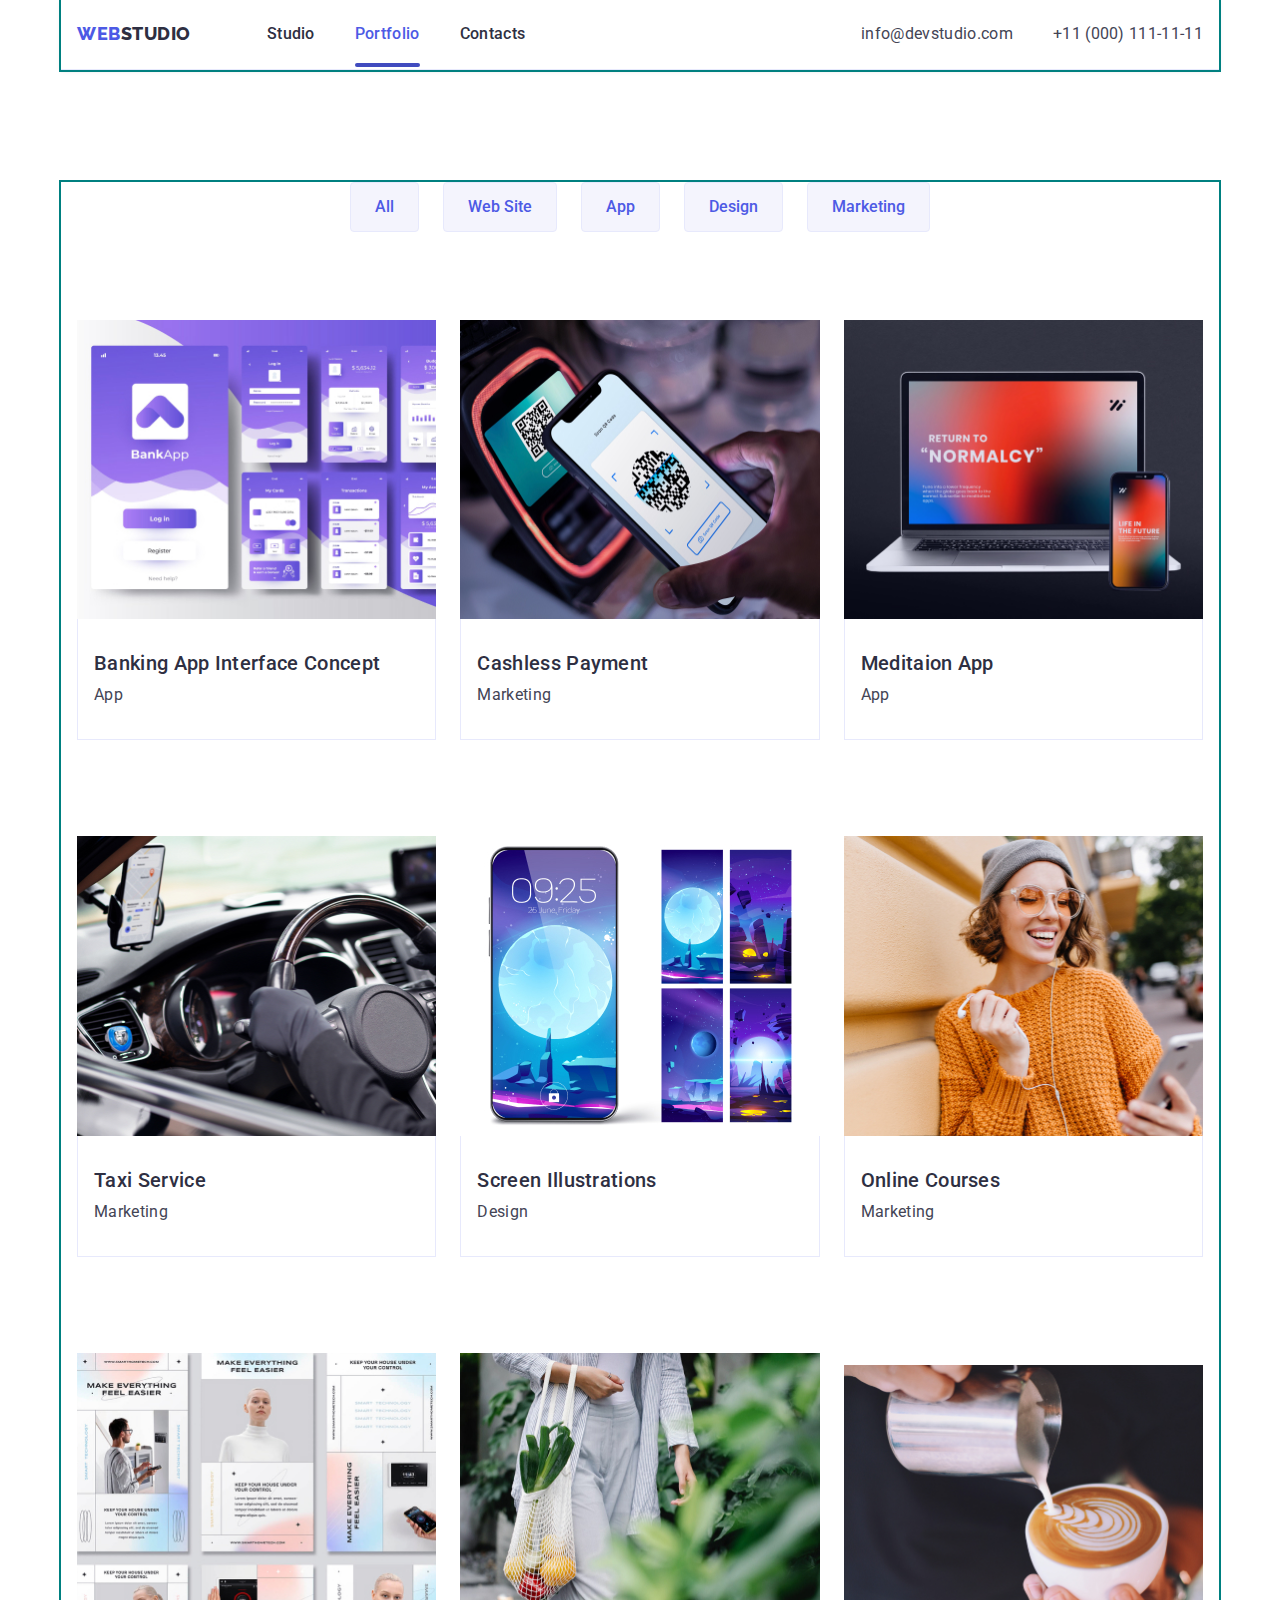
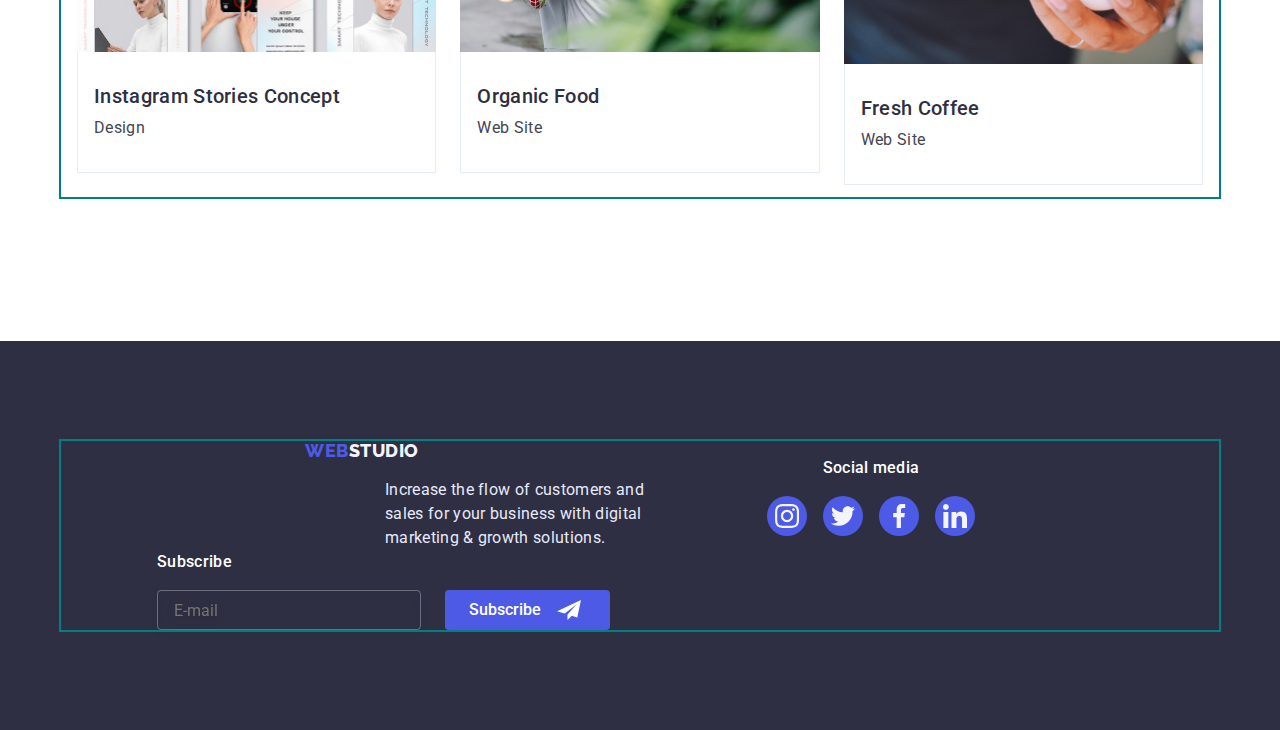
==== portfolio.html @ 0dd4a405 "1" ====
<!DOCTYPE html>
<html lang="en">
  <head>
    <meta charset="UTF-8" />
    <meta http-equiv="X-UA-Compatible" content="IE=edge" />
    <meta name="viewport" content="width=device-width, initial-scale=1.0" />
    <title>WebStudio</title>
    <link rel="preconnect" href="https://fonts.googleapis.com" />
    <link rel="preconnect" href="https://fonts.gstatic.com" crossorigin />
    <link
      href="https://fonts.googleapis.com/css2?family=Raleway:wght@800&family=Roboto:wght@400;500;700;900&display=swap" rel="stylesheet"/>
    <link
      href="https://cdn.jsdelivr.net/npm/modern-normalize@1.1.0/modern-normalize.min.css" rel="stylesheet"/>
    <link rel="stylesheet" href="css/style.css" />
  </head>
  <body>
    <!--------HEADER-------->
    <header class="header container">
      <div class=" main-nav">
        <nav class="header-nav">
          <a href="./index.html" class="logo"><span>Web</span>Studio</a>
          <ul class="nav-list">
            <li class="nav-item">
              <a class="nav-link header-link " href="./index.html">Studio</a>
            </li>
            <li class="nav-item">
              <a class="nav-link header-link studio-current " href="./portfolio.html">Portfolio</a>
            </li>
            <li class="nav-item">
              <a class="nav-link header-link " href="">Contacts</a>
            </li>
          </ul>
        </nav>
        <address class="contacts">
          <ul class="contacts-list">
            <li class="contacts-item">
              <a href="mailto:info@devstudio.com" class="contacts-link">info@devstudio.com</a>
            </li>
            <li class="contacts-item">
              <a href="tel:+110001111111" class="contacts-link">+11 (000) 111-11-11</a>
            </li>
          </ul>
        </address>
        <button class="mobile-btn js-open-menu " aria-expanded="false" type="button">
          <svg class="menu-btn-icon" width="32" height="22">
            <use href="./images/sprite.svg#icon-hamburger"></use>
          </svg>
        </button>
      </div>

      <div class="mob-menu js-menu-container" >
        <div class="container">

           <div>
            <button type="button" class="modal-close-btn js-close-menu" >
              <svg class="modal-close-btn-icon" width="8" height="8" >
                <use  href="./images/sprite.svg#icon-close-modal"></use>
              </svg>
            </button>
            <ul class="mob-menu-list">
              <li class="mob-menu-list-item">
                <a class="mob-menu-item mob-header-link nav-link is-active" href="./index.html">Studio</a>
              </li>
              <li class="mob-menu-list-item">
                <a class="mob-menu-item mob-header-link nav-link" href="./portfolio.html">Portfolio</a>
              </li>
              <li class="mob-menu-list-item">
                <a class="mob-menu-item mob-header-link nav-link "href="">Contacts</a>
              </li>
            </ul>
           </div>

            <div>
              <address>
                <ul class="mob-menu-contacts">
                  <li class="contacts-item">
                    <a href="tel:+110001111111" class="mob-contacts is-active">+11 (000) 111-11-11</a>
                  </li>
                  <li  class="contacts-item">
                    <a href="mailto:info@devstudio.com"  class="mob-contacts">info@devstudio.com</a>
                  </li>
                </ul>
              </address>
              <ul class="mob-social-list list">
                <li>
                  <a href="" class="social-list-link">
                    <svg class="social-list-icon-team social-list-icon">
                      <use href="./images/sprite.svg#icon-instagram"></use>
                    </svg>
                  </a>
                </li>
                <li>
                  <a href="" class="social-list-link">
                    <svg class="social-list-icon-team social-list-icon">
                      <use href="./images/sprite.svg#icon-twitter"></use>
                    </svg>
                  </a>
                </li>
                <li>
                  <a href="" class="social-list-link">
                    <svg class="social-list-icon-team social-list-icon">
                      <use href="./images/sprite.svg#icon-facebook"></use>
                    </svg>
                  </a>
                </li>
                <li>
                  <a href="" class="social-list-link">
                    <svg class="social-list-icon-team social-list-icon">
                      <use href="./images/sprite.svg#icon-linkedin"></use>
                    </svg>
                  </a>
                </li>
              </ul>
            </div>
        </div>
      </div>
      

  </header>
    <main>
      <section class="portfolio">
        <div class="container">
          <h1 hidden>header</h1>
          <ul class="nav-list-portfolio list">
            <li class="nav-item-btn">
              <button type="button" class="secondary-btn btn">All</button>
            </li>
            <li class="nav-item-btn">
              <button type="button" class="secondary-btn btn">Web Site</button>
            </li>
            <li class="nav-item-btn">
              <button type="button" class="secondary-btn btn">App</button>
            </li>
            <li class="nav-item-btn">
              <button type="button" class="secondary-btn btn">Design</button>
            </li>
            <li class="nav-item-btn">
              <button type="button" class="secondary-btn btn">Marketing</button>
            </li>
          </ul>
          <ul class="list filter-list">
            <li class="filter-item">
              <a class="portfolio-item-link" href="">
                <div class="team-list-img-wrapper">
                  <img src="./images/BankingApp.jpg" alt="App" width="360" />
                <p class="overlay">
                  14 Stylish and User-Friendly App Design Concepts · Task Manager App · Calorie Tracker App · Exotic Fruit Ecommerce App · Cloud Storage App
                </p>
                </div>
                <div class="portfolio-item">
                <h2 class="descr portfolio-descr">
                  Banking App Interface Concept
                </h2>
                <p class="potfolio-subdescr">App</p>
              </div>
              </a>
            </li>
            <li class="filter-item">
              <a class="portfolio-item-link" href="">
              <div class="team-list-img-wrapper">
                  <img
                  src="./images/CashlessPayment.jpg"
                  alt="Marketing"
                  width="360" />
                  <p class="overlay">
                    14 Stylish and User-Friendly App Design Concepts · Task Manager App · Calorie Tracker App · Exotic Fruit Ecommerce App · Cloud Storage App
                  </p>
              </div>
                <div class="portfolio-item">
                <h2 class="descr portfolio-descr">Cashless Payment</h2>
                <p class="potfolio-subdescr">Marketing</p>
                </div>
              </a>
            </li>
            <li class="filter-item">
              <a class="portfolio-item-link" href="">
              <div class="team-list-img-wrapper">
                  <img src="./images/MeditaionApp.jpg" alt="App" width="360" />
                  <p class="overlay">
                    14 Stylish and User-Friendly App Design Concepts · Task Manager App · Calorie Tracker App · Exotic Fruit Ecommerce App · Cloud Storage App
                  </p>
              </div>
                <div class="portfolio-item">
                <h2 class="descr portfolio-descr">Meditaion App</h2>
                <p class="potfolio-subdescr">App</p>
                </div>
              </a>
            </li>
            <li class="filter-item">
              <a class="portfolio-item-link" href="">
              <div class="team-list-img-wrapper">
                  <img src="./images/TaxiService.jpg" alt="Marketing" width="360" />
                  <p class="overlay">
                    14 Stylish and User-Friendly App Design Concepts · Task Manager App · Calorie Tracker App · Exotic Fruit Ecommerce App · Cloud Storage App
                  </p>
              </div>
                <div class="portfolio-item">
                <h2 class="descr portfolio-descr">Taxi Service</h2>
                <p class="potfolio-subdescr">Marketing</p>
                </div>
              </a>
            </li>
            <li class="filter-item">
              <a class="portfolio-item-link" href="">
              <div class="team-list-img-wrapper">
                  <img src="./images/ScreenIllustrations.jpg" alt="Design" width="360" />
                  <p class="overlay">
                    14 Stylish and User-Friendly App Design Concepts · Task Manager App · Calorie Tracker App · Exotic Fruit Ecommerce App · Cloud Storage App
                  </p>
              </div>
                <div class="portfolio-item">
                <h2 class="descr portfolio-descr">Screen Illustrations</h2>
                <p class="potfolio-subdescr">Design</p>
                </div>
              </a>
            </li>
            <li class="filter-item">
              <a class="portfolio-item-link" href="">
              <div class="team-list-img-wrapper">
                  <img src="./images/OnlineCourses.jpg" alt="Marketing" width="360" />
                  <p class="overlay">
                    14 Stylish and User-Friendly App Design Concepts · Task Manager App · Calorie Tracker App · Exotic Fruit Ecommerce App · Cloud Storage App
                  </p>
              </div>
                <div class="portfolio-item">
                <h2 class="descr portfolio-descr">Online Courses</h2>
                <p class="potfolio-subdescr">Marketing</p>
                </div>
              </a>
            </li>
            <li class="filter-item">
              <a class="portfolio-item-link" href="">
              <div class="team-list-img-wrapper">
                  <img src="./images/InstagramStories.jpg" alt="Design" width="360" />
                  <p class="overlay">
                    14 Stylish and User-Friendly App Design Concepts · Task Manager App · Calorie Tracker App · Exotic Fruit Ecommerce App · Cloud Storage App
                  </p>
              </div>
                <div class="portfolio-item">
                <h2 class="descr portfolio-descr">Instagram Stories Concept</h2>
                <p class="potfolio-subdescr">Design</p>
                </div>
              </a>
            </li>
            <li class="filter-item">
              <a class="portfolio-item-link" href="">
              <div class="team-list-img-wrapper">
                  <img src="./images/OrganicFood.jpg" alt="Web Site" width="360" />
                  <p class="overlay">
                    14 Stylish and User-Friendly App Design Concepts · Task Manager App · Calorie Tracker App · Exotic Fruit Ecommerce App · Cloud Storage App
                  </p>
              </div>
                <div class="portfolio-item">
                <h2 class="descr portfolio-descr">Organic Food</h2>
                <p class="potfolio-subdescr">Web Site</p>
                </div>
              </a>
              </li>
              <li class="filter-item">
                <a class="portfolio-item-link" href="">
                <div class="team-list-img-wrapper">
                    <img src="./images/Coffee.jpg" alt="Web Site" width="360" />
                    <p class="overlay">
                     14 Stylish and User-Friendly App Design Concepts · Task Manager App · Calorie Tracker App · Exotic Fruit Ecommerce App · Cloud Storage App
                   </p>
                </div>
                  <div class="portfolio-item">
                  <h2 class="descr portfolio-descr">Fresh Coffee</h2>
                  <p class="potfolio-subdescr">Web Site</p>
                  </div>
                </a>
            </li>
          </ul>
        </div>
      </section>
    </main>
    <!--------FOOTER-------->
    <footer class="footer">
      <div class="container footer-wraper">
        <div class="footer-info">
          <a href="./index.html" class="logo footer-logo"><span>Web</span>Studio</a>
          <p class="footer-descr">
            Increase the flow of customers and sales for your business with
            digital marketing & growth solutions.
          </p>
        </div>
        <div class="soc-media">
          <h2 class="footer-title">Social media</h2>
        <ul class="footer-social-list list">
          <li>
            <a href="" class="social-list-link">
              <svg class="social-list-icon-footer social-list-icon">
                <use href="./images/sprite.svg#icon-instagram"></use>
              </svg>
            </a>
          </li>
          <li>
            <a href="" class="social-list-link">
              <svg class="social-list-icon-footer social-list-icon">
                <use href="./images/sprite.svg#icon-twitter"></use>
              </svg>
            </a>
          </li>
          <li>
            <a href="" class="social-list-link">
              <svg class="social-list-icon-footer social-list-icon" >
                <use href="./images/sprite.svg#icon-facebook"></use>
              </svg>
            </a>
          </li>
          <li>
            <a href="" class="social-list-link" >
              <svg class="social-list-icon-footer social-list-icon">
                <use href="./images/sprite.svg#icon-linkedin"></use>
              </svg>
            </a>
          </li>
      </ul>
    </div>
    <form class="subscribe-form">
      <label for="user-message" class="subscribe-title">Subscribe</label>
      <div class="subscribe-field">
        <input 
        id="user-message"
        class="subscribe-input" 
        type="email"
        name="user-email"
        placeholder="E-mail"
        required>
        <button class="subscribe-btn btn" type="submit">
          Subscribe
          <svg class="subscribe-icon">
            <use href="./images/sprite.svg#icon-telegram"></use>
          </svg>
        </button>
      </div>
    </form>
  </div>
</footer>
<script src="./js/mobile.js"></script>
</body>
</html>
---- css/style.css ----
ul,li {
 margin: 0;
 padding: 0;
}
h1,
h2,
h3,
h4,
h5,
h6,
p {
  margin-top: 0;
  margin-bottom: 0;
}
img {
  width: 100%;
  height:auto;
}
/* MAIN-COLOR */
:root {
  --primary-text-color: #434455;
  --secondary-text-color: #2e2f42;
  --logo-color: #4d5ae5;
  --items-active-color: #404bbf;
  --btn-hero-color: #fff;
  --btn--hover--color: #404bbf;
  --teaam-section-color: #f4f4fd;
  --footer-text-color: #e7e9fc;
}
/* BODY */
body {
  color: var(--primary-text-color);
  font-family: "Roboto", sans-serif;
  font-size: 16px;
  line-height: 1.5;
  letter-spacing: 0.02em;
}

/* Header */
.header {
  border-bottom: 1px solid #E7E9FC;
  box-shadow: 0px 2px 1px rgba(46, 47, 66, 0.08), 0px 1px 1px rgba(46, 47, 66, 0.16), 0px 1px 6px rgba(46, 47, 66, 0.08);
}
.container {
  width: 100%;
  padding-left: 16px;
  padding-right: 16px;
  margin-left: auto;
  margin-right: auto;
  max-width: 428px;
}

.nav-item {
  flex-basis: calc((100%-48px) / 3);
}

.main-nav {
  display: flex;
  align-items: center;
  justify-content: space-between;
}
.header-nav {
  display: flex;
  align-items: center;
}
.nav-list {
  display: none;
  list-style: none;
  margin-left: 76px;
  align-items: center;
}
.contacts-list > .contacts-item {
  font-style: normal;
}
.contacts-item > .contacts-link {
  text-decoration: none;
  color: var(--primary-text-color);
  padding-top: 24px;
  padding-bottom: 24px;
  transition: color 250ms cubic-bezier(0.4 , 0 , 0.2 , 1);
}
.contacts-link:hover,
.contacts-link:focus {
  color: var(--btn--hover--color);
}
.contacts-list {
  display: flex;
  list-style: none;
}
.contacts {
  display: none;
  margin-left: auto;
}
.contacts-item:not(:last-child) {
  margin-bottom: 40px;
}
.mobile-btn {
  width: 50px;
  padding: 10px 15px;

}
.mobile-modal-close-btn-icon {
  fill: red;
}
.logo {
  display: block;
  padding-top: 24px;
  padding-bottom: 24px;
  color: var(--secondary-text-color);
  font-family: "Raleway", sans-serif;
  font-weight: 800;
  font-size: 18px;
  line-height: 1.16;
  align-items: center;
  letter-spacing: 0.03em;
  text-transform: uppercase;
  text-decoration: none;
}

.logo span {
  color: var(--logo-color);
}
.footer-logo {
  color: var(--teaam-section-color);
  display: flex;
  flex-direction: row;
  align-items: flex-start;
  padding: 0px;
  margin-bottom: 16px;
  justify-content: center;
}

.footer-logo span {
  color: var(--logo-color);
}
.footer-descr {
  color: var(--footer-text-color);
  width: 286px;
}

/* BUTTON */
.btn {
  font-weight: 500;
  font-size: 16px;
  line-height: 1.5;
  cursor: pointer;
  border-radius: 4px;
  transition: color 250ms cubic-bezier(0.4 , 0 , 0.2 , 1),
  border-color 250ms cubic-bezier(0.4 , 0 , 0.2 , 1),
  background-color 250ms cubic-bezier(0.4 , 0 , 0.2 , 1),
  box-shadow 250ms cubic-bezier(0.4 , 0 , 0.2 , 1);

}
.btn:hover,
.btn:focus {
  color: var(--btn-hero-color);
  background-color: var(--btn--hover--color);
  box-shadow: 0px 4px 4px rgba(0, 0, 0, 0.15);
}

.main-btn {
  color: var(--btn-hero-color);
  background-color: var(--logo-color);
  padding: 16px 32px;
  border:none;
}

.secondary-btn {
  color: var(--logo-color);
  background-color: var(--teaam-section-color);
  padding: 12px 24px;
  border: 1px solid #E7E9FC;
}
.mobile-btn {
  display: flex;
  background:none;
  border:none;
}
.nav-item-btn:not(:last-child) {
  margin-right: 24px;
  margin-bottom: 16px;
}

.list {
  list-style: none;
}
.nav-item:not(:last-child) {
  list-style: none;
  margin-right: 40px;
}
.nav-link {
  color: var(--primary-text-color);
}
.nav-link:hover,
.nav-link:focus {
  color: var(--items-active-color);
}
.mob-menu-list {
  /* margin-top:80px;
  margin-bottom:auto;
  margin-left:40px;
  margin-right:237px; */
  list-style: none;
}
.mob-header-link {
  font-weight: 500;
  position: relative;
  color: var(--secondary-text-color);
  transition: color 250ms cubic-bezier(0.4 , 0 , 0.2 , 1);
  list-style: none;
  text-decoration: none;
}
.mob-menu-list-item:not(:last-child) {
  padding-bottom: 40px;
}
.is-active {
  color:var(--items-active-color);
}
.mob-menu-contacts {
 padding-bottom:24px;
  list-style: none;
}
.mob-menu-contacts:not(:last-child){
  padding-bottom:24px;
}
.mob-menu-contacts-list {
  text-decoration: none;

}
.mob-contacts {
  font-family: 'Roboto';
  font-style: normal;
  font-weight: 500;
  font-size: 20px;
  line-height: 24px;
  /* identical to box height, or 120% */
  
  letter-spacing: 0.02em;
  
  /* SLATE */
  
  color: #434455;
  text-decoration: none;
}
/* .contacts-item:not(:last-child) {
  padding-bottom: 40px;
} */
.hero {
  text-align: center;
}
.is-active {
  width: 337px;
  height: 40px;

font-family: 'Roboto';
font-style: normal;
font-weight: 600;
font-size: 29px;
line-height: 40px;
/* identical to box height, or 111% */

text-transform: capitalize;

/* IRIS */

color: #4D5AE5;
}
.hero-title {
  color: var(--btn-hero-color);
  font-style: normal;
  font-weight: 700;
  font-size: 36px;
  line-height: 1.11;
  margin-bottom: 48px;
  margin-left: auto;
  margin-right: auto;
  max-width: 320px; 
  width: 100%;
}
.title {
  color: var(--secondary-text-color);
  font-style: normal;
  font-weight: 700;
  font-size: 36px;
  line-height: 1.11;
  text-align: center;
  margin-bottom: 72px;
}
.img-list {
  padding-bottom: 120px;
  display: none;
}
.descr {
  color: var(--secondary-text-color);
  font-style: normal;
  font-weight: 500;
  font-size: 20px;
  line-height: 1.2;
  margin-bottom: 8px;
}
.sub-descr {
  font-style: normal;
  font-weight: 400;
  margin-bottom: 8px;
}

.team-worker {
  padding: 32px 16px;
  box-shadow: 0px 1px 6px rgba(46, 47, 66, 0.08), 0px 1px 1px rgba(46, 47, 66, 0.16), 0px 2px 1px rgba(46, 47, 66, 0.08);
  border-radius: 0px 0px 4px 4px;
}
.team-descr {
  margin-bottom:8px ;
  font-weight: 500;
  font-size: 20px;
  line-height: 1.5;
}

.hero {
  padding-top: 112px;
  padding-bottom: 112px;
  background-color: var(--secondary-text-color);
  background-image: linear-gradient(rgba(46, 47, 66, 0.7),rgba(46, 47, 66, 0.7)) ,url(../images/hero-mob1.png);
  background-size: cover;
}
@media (min-devise-pixel-ratio:1),
(mmin-resolution:96dpi),
(min-resolution:1ddpx) {
  .hero {
    background-image: url("../images/hero-mob2.png");
  }
}
@media (min-devise-pixel-ratio:2),
(mmin-resolution:192dpi),
(min-resolution:2ddpx) {
  .hero {
    background-image: url("../images/hero-mob2.png");
  }
}
.team {
  background-color: var(--teaam-section-color);
  padding-top: 120px;
  padding-bottom: 120px;
}
.team-list {
  flex-direction: column;
  display: flex;
  align-items: center;
}
.team-item {
  background-color: var(--btn-hero-color);
  text-align: center;
  width: 264px;
}


/* .team-item:not(:last-child) {
  margin-bottom: 72px;
} */
.social-list-link {
  width: 40px;
  height: 40px;
  border-radius: 50%;
  background-color:var(--logo-color) ;
  display: flex;
  justify-content: center;
  align-items: center;
  transition: background-color 250ms cubic-bezier(0.4 , 0 , 0.2 , 1);
}
.social-list {
  display: flex;
  gap: 24px;
  justify-content: center;
}
.social-list-link:hover , .social-list-link:focus {
  background-color: var(--btn--hover--color);
}
/* .advatages-list {
  padding-top: 120px;
  padding-bottom: 120px;
} */
.advantages {
  gap: 72px;
  display: flex;
  flex-direction: column;
}

.advantages-descr {
  font-family: 'Roboto';
  font-style: normal;
  font-weight: 700;
  font-size: 36px;
  line-height: 1.11;
  color:var(--secondary-text-color);
  text-align: center;

}
.advatages-list {
  margin-top: 96px;
  margin-bottom: 96px;
}
/* .advantages-descr:not(:first-child) {
 padding-top: 72px;
} */
.advantages-descr:not(:last-child) {
  margin-bottom: 8px;
}
.example-pictures {
  display: flex;
  gap: 24px;
}
.nav-list-portfolio {
  display: flex;
  margin-bottom: 72px;
  margin-left: auto;
  margin-right: auto;
  flex-wrap: wrap;
}
.nav-item-btn {
  gap: 24px;
}
.filter-item:not(:last-child) {
  margin-bottom: 24px;
}
.portfolio-item-link {
  text-decoration: none;
  display: block;
  position: relative;
  transition:  box-shadow 250ms cubic-bezier(0.4 , 0 , 0.2 , 1);
}
.portfolio-item-link:hover , .portfolio-item-link:focus {
  box-shadow: 0px 1px 6px rgba(46, 47, 66, 0.08), 0px 1px 1px rgba(46, 47, 66, 0.16), 0px 2px 1px rgba(46, 47, 66, 0.08);
}
.portfolio-item-link:hover .overlay , .portfolio-item-link:focus .overlay {
  transform: translate(0, 0);
}
.potfolio-subdescr {
  color:var(--primary-text-color)
}
.filter-item {
  flex-basis: calc((100% - 48px) / 3);
}
 .portfolio-item {
  border:1px solid var(--footer-text-color);
  border-top:none;
  padding: 32px 16px;
}
.portfolio {
  padding-top: 48px;
  padding-bottom: 48px;
}
.customers-descr {
  font-family: 'Roboto';
  font-style: normal;
  font-weight: 700;
  font-size: 36px;
  line-height: 1.1;
  text-align: center;
  margin-bottom: 72px;
}
.customers {
  margin-top: 130px;
  margin-bottom: 120px;
}
.customers-list {
  display: flex;
  justify-content: center;
  align-items: center;
  column-gap: 24px;
  flex-wrap: wrap;
  row-gap: 72px;
}
.customers-item {
  color: #8E8F99;
  border: 1px solid #8E8F99;
  fill:#8E8F99;
  display:flex;
  justify-content: center;
  align-items: center;
  width: 190px;
  height: 88px;
  border-radius: 4px; 
  transition: color 250ms cubic-bezier(0.4 , 0 , 0.2 , 1),
  border-color 250ms cubic-bezier(0.4 , 0 , 0.2 , 1);
}
.customers-link {
  display:flex;
  justify-content: center;
  width: calc((100% - 24px) / 2)
}



.customers-item:hover ,.customers-item:focus {
  color: var(--btn--hover--color);
  border-color: var(--btn--hover--color);
}
.social-list-icon {
  fill:var(--teaam-section-color);
}
.social-list-icon-team{
  width: 16px;
  height: 16px;
}
.social-list-icon-footer {
  width: 24px;
  height: 24px;
}
.social-list-icon-mob {
  width: 40px;
  height: 40px;
}
.footer-title {
  font-family: 'Roboto';
  font-style: normal;
  font-weight: 500;
  font-size: 16px;
  line-height: 1.5;
  color:var(--btn-hero-color);
  text-align: center;
}
.footer-social-list-icon {
  fill:var(--teaam-section-color);
}
.footer-social {
  display: flex;
  justify-content: center;
}
.footer {
  display: flex;
  background-color: var(--secondary-text-color);
  padding-top: 96px;
  padding-bottom: 96px;
}
.footer-title {
  margin-bottom: 16px;
}
.footer-social-list {
  display: flex;
  gap: 16px;
  justify-content: center;
}
.mob-social-list {
  display:flex;
  gap: 45px;
}
.mob-menu-item {
  width: 148px;
  height: 40px;
  font-family: 'Roboto';
  font-style: normal;
  font-size: 36px;
  line-height: 40px;
}
.footer-social-list-link {
  width: 40px;
  height: 40px;
  border-radius: 50%;
  background-color: rgba(255, 255, 255, 0.1);
  display: flex;
  justify-content: center;
  align-items: center;
  transition:  background-color 250ms cubic-bezier(0.4 , 0 , 0.2 , 1);
}
.footer-social-list-link:hover , .footer-social-list-link:focus {
  background-color: #31D0AA;
}
.advantages-link {
  background-color: var(--teaam-section-color);
  align-items: center;
  justify-content: center;
  border-radius: 4px;
  height: 112px;
  display:none;
}
.advantages-link-item {
  height: 64px;
  width: 64px;
}
.footer-wraper {

}
/* nav-link */
.soc-media {
  margin-top: 72px;
}
.svg-logo {
  fill: currentColor;
}

.backdrop {
  position: fixed;
  z-index: 100;
  top:0;
  left:0;
  width: 100%;
  height: 100%;
  background: rgba(46, 47, 66, 0.4);
  transition:  opacity 250ms cubic-bezier(0.4 , 0 , 0.2 , 1),
  visibility 250ms cubic-bezier(0.4 , 0 , 0.2 , 1);
}
.is-open {
  transition:  opacity 250ms cubic-bezier(0.4 , 0 , 0.2 , 1),
  visibility 250ms cubic-bezier(0.4 , 0 , 0.2 , 1);
}
.mob-backdrop {
  position: fixed;
  z-index: 100;
  top:0;
  left:0;
  width: 100%;
  height: 100%;
  /* 9o */
}
.modal {
  position: absolute;
  width: 95%;
  height: 584px;
  background: #FCFCFC;
  top:50%;
  left:50%;
  transform: translate(-50%, -50%);
  padding-top: 72px;
  padding-bottom: 36px;
  padding-left: 24px;
  padding-right: 24px;
}
.mob-menu {
  position: fixed;
  top:0;
  left:0;
  padding-top:80px;
  padding-bottom:40px;
  z-index:999;
  width: 100%;
  height: 100%;
  background:var(--btn-hero-color);
  opacity: 0;
  visibility: hidden;
  pointer-events: none;
}

.mob-menu.is-open {
  opacity: 1;
  visibility: visible;
  pointer-events: auto;
}

.mob-menu > .container {
  height: 100%;
  display: flex;
  flex-direction: column;
  justify-content: space-between;
  overflow-y: auto;
  align-items: flex-start;
}
.modal-form {
  display: flex;
  flex-direction: column;
}
.modal-close-btn {
  width: 100%;
  height: 100%;
  position: absolute;
  top: 32px;
  right: 32px;
  background: #E7E9FC;
  border: 1px solid rgba(0, 0, 0, 0.1);
  padding: 0;
  width:24px ;
  height: 24px;
  border-radius: 50%;
  display: flex;
  justify-content: center;
  align-items: center;
  cursor: pointer;
  transition: fill 250ms cubic-bezier(0.4 , 0 , 0.2 , 1),
  background-color 250ms cubic-bezier(0.4 , 0 , 0.2 , 1);
}
.modal-form-input {
  width: 100%;
  border: 1px solid rgba(33, 33, 33, 0.2);
  border-radius: 4px;
  height: 40px;
  padding-left: 38px;
  transition: border-color 250ms cubic-bezier(0.4 , 0 , 0.2 , 1) ;
}
.modal-form-input:focus {
  outline: none;
  border-color: var(--logo-color);
} 
.modal-form-input-descr {
  display: block;
  font-size: 12px;
  line-height: 1.17;
  margin-bottom: 4px;
  color: #8E8F99;
}
.modal-form-field-textarea {
  margin-bottom: 16px;
}
.modal-form-field {
  margin-bottom: 8px;
}
.modal-form-input-wrapper {
  position: relative;
  display: block;
}
.modal-form-input-icon {
  position: absolute;
  top: 50%;
  left: 16px;
  transform: translateY(-50%);
  display: block;
  transition: fill 250ms cubic-bezier(0.4 , 0 , 0.2 , 1) ;
}
.form-icon-chaked {
  background-repeat: no-repeat;
}
.modal-form-input:focus + .modal-form-input-icon {
  fill:var(--logo-color);
}
.form-icon {
  background-repeat: no-repeat;
  background-position: center;
}
.modal-close-btn:hover , .modal-close-btn:focus {
  background-color: var(--btn--hover--color);
  fill: var(--btn-hero-color);
}
.modal-form-message {
  display: block;
  resize: none;
  width: 100%;
  height: 120px;
  padding: 8px 16px;
  border: 1px solid rgba(33, 33, 33, 0.2);
  border-radius: 4px;
  transition: border-color 250ms cubic-bezier(0.4 , 0 , 0.2 , 1) ;
}
.modal-form-message:focus {
  outline: none;
  border-color:var(--logo-color);
}
.modal-form-message::placeholder {
  font-family: 'Roboto';
  font-style: normal;
  font-weight: 400;
  font-size: 12px;
  line-height: 1.33;
  color: rgba(117, 117, 117, 0.5);
}
.modal-form-chek-desc::before {
  content:"" ;
  width: 16px;
  height: 16px;
  border: 1.25px solid var(--secondary-text-color);
  border-radius: 2px;
  display: block;
  cursor: pointer;
  margin-right: 8px;
}
.modal-form-check:checked +.modal-form-chek-desc::before {
  background-color: var(--btn--hover--color);
  border-color: var(--btn--hover--color);
  background-position: center;
  background-repeat: no-repeat;
  background-position: center;
  background-image: url(../images/chaked.svg);
  transition:background-color 250ms cubic-bezier(0.4 , 0 , 0.2 , 1) ,
  border-color 250ms cubic-bezier(0.4 , 0 , 0.2 , 1);
}
.modal-form-chek-desc {
  display: flex;
  font-family: 'Roboto';
  font-style: normal;
  font-weight: 400;
  font-size: 8px;
  line-height: 1.33;
  color: #757575;
  align-items: center;
  margin-bottom: 24px;
}
.visually-hidden {
  position: absolute;
  top: -150%;
  z-index: -100;
  width: 0;
  height: 0;
  opacity: 0;
  appearance:none;
  user-select: none;
  pointer-events: none;
  cursor: none;
  margin: 0;
  padding: 0;
  overflow: hidden;
  border: none;
  outline: none;
  white-space: nowrap;
}
.form-descr {
  text-align: center;
  font-weight: 500;
  margin-bottom: 8px;
}
.subscribe-form {
  margin-top: 72px;
  width: 100%;
}
.modal-form-submit {
  width: 169px;
  height: 56px;
  color: var(--btn-hero-color);
  background-color: var(--logo-color);
  padding: 16px 32px;
  border: none;
  align-self: center;
}
.backdrop.is-hidden {
  opacity: 0;
  visibility: hidden;
  pointer-events: none;
}
.is-open { 
  opacity: 0;
  visibility: hidden;
  pointer-events: none;
}
.team-list-img-wrapper {
  position: relative;
  overflow: hidden;
}
.overlay {
display:none;
}
.header-link {
  font-weight: 500;
  position: relative;
  color:var(--secondary-text-color);
  transition: color 250ms cubic-bezier(0.4 , 0 , 0.2 , 1);
  list-style: none;
  text-decoration: none;
  padding-top: 24px;
  padding-bottom: 24px;
}
.studio-current {
  color: var(--logo-color);
}
.studio-current::after{
  content: "";
  display: block;
  position: absolute;
  width: 100%;
  height: 4px;
  left: 0;
  bottom: 0;
  background-color: var(--btn--hover--color);
  border-radius: 2px;
  bottom: 0;
  transition: color 250ms cubic-bezier(0.4 , 0 , 0.2 , 1);
}

.subscribe-title {
  font-family: 'Roboto';
  font-style: normal;
  font-weight: 500;
  font-size: 16px;
  line-height: 1.5;
  gap: 24px;
  color: #FFFFFF;
  margin-bottom: 16px;
  justify-content: center;
}
.subscribe-field {
  text-align: center;
  display: flex;
  flex-direction: column;
  align-items:center;
}
.subscribe-input {
  height: 40px;
  width: 100%;
  border: 1px solid rgba(255, 255, 255, 0.3);
  filter: drop-shadow(0px 4px 4px rgba(0, 0, 0, 0.15));
  border-radius: 4px;
  background-color: transparent;
  outline: transparent;
  padding-left: 16px;
  color:var(--btn-hero-color);
}
.subscribe-title {
  font-family: 'Roboto';
  font-style: normal;
  font-weight: 500;
  font-size: 16px;
  line-height: 24px;
  margin-bottom: 16px;
  display: flex;
}

.subscribe-btn {
  height: 40px;
  width: 165px;
  border-radius: 4px;
  padding: 8px 24px 8px 24px;
  border: none;
  background-color: #4d5ae5;
  color: #FFFFFF;
  display: flex;
  margin-top: 16px;
}
.subscribe-icon {
  margin-left: 16px;
  width:24px;
  height:24px;
  fill: #FFFFFF;
}

/* mobile */
@media screen and (min-width: 480px) {
  .container {
    max-width:428px;
    align-items: center;
    justify-content: center;
    flex-wrap: wrap;
  
  }
  .hero {
    background-image: linear-gradient(rgba(46, 47, 66, 0.7),rgba(46, 47, 66, 0.7)) ,url(../images/hero-mob1.png);
  }
  .hero-title {
    width: 318px;
}


.advantages-item {
  /* flex-basis: calc((100%-72px) / 4); */
  margin-top:72px;
}
.mob-social-list {
  display: flex;
  gap: 56px;
}
.is-active {
  font-size: 36px;
}
.team-item:not(:last-child) {
  margin-bottom: 72px;
}

}
/* tablet */
@media screen and (min-width: 768px) {
  .container {
    max-width:768px;
    display: block;
  }
  .nav-list {
    display: flex;
  }
  .mobile-btn {
    display: none;
  }
  .contacts {
    display: flex;
  }
  .contacts-list {
    flex-direction: column;
  }
  .contacts-list>.contacts-item {
    margin:0;
  }
  .mob-menu {
    display:none ;
  }
  .hero {
    background-image: linear-gradient(rgba(46, 47, 66, 0.7),rgba(46, 47, 66, 0.7)) ,url(../images/hero-mob1.png);
  }
  .hero-title {
    width: 496px;
    line-height: 1.07;
  }
  .advantages {
    display: flex;
    justify-content: center;
    flex-wrap: wrap;
    width: 736px;
    row-gap: 74px;
    flex-direction: inherit;
    gap:24px;
  }
  .team-item:not(:last-child) {
  margin-bottom: 64px;
}
.team-item {
  margin-bottom: 64px;
}
  .advantages-link {
    display:flex;
  }
  .advantages-item {
    width: calc((100% - 48px) / 2);
    margin-top: 0;
}
    .img-list {
      display: none;
    }
    .team-list {
      display: flex;
      flex-direction:row;
      flex-wrap: wrap;
      justify-content: center;
      gap: 24px;
    }
    img {
      display: block;
      max-width: 100%;
    }
    .modal {
      width: 408px;
    }
    .customers-item {
      width: 168px;
    }
    .customers {
      margin-top: 96px;
      margin-bottom: 96px;
    }
    .footer-wraper {
      display:flex;
    }
    .soc-media {
      margin-left: 120px;
    }
    .subscribe-field {
      display: flex;
      flex-direction: row;
    }
    .subscribe-btn {
      margin-top: 0;
    }
    .subscribe-form {
      margin-left: 80px;
    }
    .subscribe-title {
      justify-content: inherit;
    }
    .footer-descr {
      color: var(--footer-text-color);
    }
    .footer-title {
      font-family: 'Roboto';
      font-style: normal;
      font-weight: 500;
      font-size: 16px;
      line-height: 1.5;
      color:var(--btn-hero-color);
    }
    .footer-social-list {
      display: flex;
      gap: 16px;
    }
    .subscribe-input {
      width: 264px;
    }
    .soc-media {
      margin-top:0;
      margin-left: 24px;
    }
    .subscribe-form {
      margin-top: 72px;
      margin-left: 96px;
  }
    .footer-logo {
      justify-content: inherit;
    }
    .subscribe-btn {
      margin-left: 24px;
    }
    
    .nav-list-portfolio {
      display:flex;
      justify-content: center;
      margin-bottom: 72px;
      margin-left: auto;
      margin-right: auto;
    }
    .hero {
      background-image: linear-gradient(rgba(46, 47, 66, 0.7),rgba(46, 47, 66, 0.7)) ,url(../images/hero-tablet1.png);
  }
.advantages-link {
  display: none;
}
.advatages-list {
  margin-top: 96px;
  margin-bottom: 96px;
}
.customers-link {
  width: calc((100% - 72px) / 3);
}
.hero {
  padding-top: 112px;
  padding-bottom: 112px;
}
.modal-form-chek-desc {
  font-size: 12px;
}
.portfolio {
  margin-top: 64px;
  margin-bottom: 96px;
}
.filter-list {
  display: flex;
  /* justify-content: center; */
  align-items: center;
  column-gap: 24px;
  flex-wrap: wrap;
  row-gap: 72px;
}
.filter-item {
  display: flex;
  justify-content: center;
  width: calc((100% - 24px)/2);
  flex-basis: inherit;
}
}


/* desktop */
@media screen and (min-width: 1200px) {
  .container {
    max-width:1158px;
    outline: teal solid 2px;
  }
  .nav-list {
    display: flex;
  }
  .mobile-btn {
    display: none;
  }
  .contacts {
    display: flex;
  }
  .contacts-list {

    flex-direction: row;
    gap: 40px;
  }
  .mob-menu {
    display:none ;
  }
  .hero-title {
    width: 500px;
    line-height: 1.07;
  }
  .hero {
    background-image: linear-gradient(rgba(46, 47, 66, 0.7),rgba(46, 47, 66, 0.7)) ,url(../images/people-office.png);
  }
  .advantages {
    display: flex;
    gap: 24px;
  }
  .advantages-link {
    display:flex;
  }
  .advantages-descr {
  font-family: 'Roboto';
  font-style: normal;
  font-weight: 500;
  font-size: 20px;
  line-height: 24px;
  margin-top: 8px;
  }

.img-list {
  display: block;
}
.team-list {
  display: flex;
  flex-direction:row;
}
img {
  display: block;
  max-width: 100%;
}
.modal {
  width: 408px;
}
.customers-item {
  width: 168px;
}
.footer-wraper {
  display:flex;
}
.footer-logo {
    color: var(--teaam-section-color);
    display: flex;
    flex-direction: row;
    align-items: flex-start;
    padding: 0px;
    margin-bottom: 16px;
}
.soc-media {
  margin-left: 120px;
}
.subscribe-field {
  display: flex;
}
.subscribe-btn {
  margin-top: 0;
  margin-left: 132px;
}
.subscribe-form {
  margin-left: 80px;
}
.subscribe-title {
  justify-content: inherit;
}
.footer-descr {
  color: var(--footer-text-color);
  width:262px;
  margin-left:80px;
}
.footer-title {
  font-family: 'Roboto';
  font-style: normal;
  font-weight: 500;
  font-size: 16px;
  line-height: 1.5;
  color:var(--btn-hero-color);
}
.footer-social-list {
  display: flex;
  gap: 16px;
}
.subscribe-input {
  width: 264px;
}
.soc-media {
  margin-top:0;
}
.subscribe-form {
  margin-top: 0;
}
.footer-logo {
  justify-content: inherit;
}
.subscribe-btn {
  margin-left: 24px;
}
.overlay {
  left: 0;
  top: 0;
  color: var(--teaam-section-color);
  background: #4D5AE5;
  font-family: 'Roboto';
  font-style: normal;
  font-weight: 400;
  font-size: 16px;
  line-height: 1.5;
  padding-top: 40px;
  padding-bottom:164px;
  padding-left: 32px;
  padding-right: 32px;
  position: absolute;
  transform: translate(0 , 100%);
  transition: transform 250ms cubic-bezier(0.4 , 0 , 0.2 , 1);
}
.filter-item {
  flex-basis: calc((100% - 48px) / 3);
}
.nav-list-portfolio {
  display:flex;
  justify-content: center;
  margin-bottom: 72px;
  margin-left: auto;
  margin-right: auto;
}
.nav-list-portfolio {
  justify-content: center;
}
.customers-list {
  flex-wrap: inherit;
}
.advatages-list {
  padding-top: 120px;
  padding-bottom: 120px;
}
.customers-link {
  display:flex;
  justify-content: center;
}
.hero {
  padding-top: 188px;
  padding-bottom: 188px;
}
.modal-form-chek-desc {
  font-size: 12px;
}
.footer {
  padding-top: 100px;
  padding-bottom: 100px;
}
}
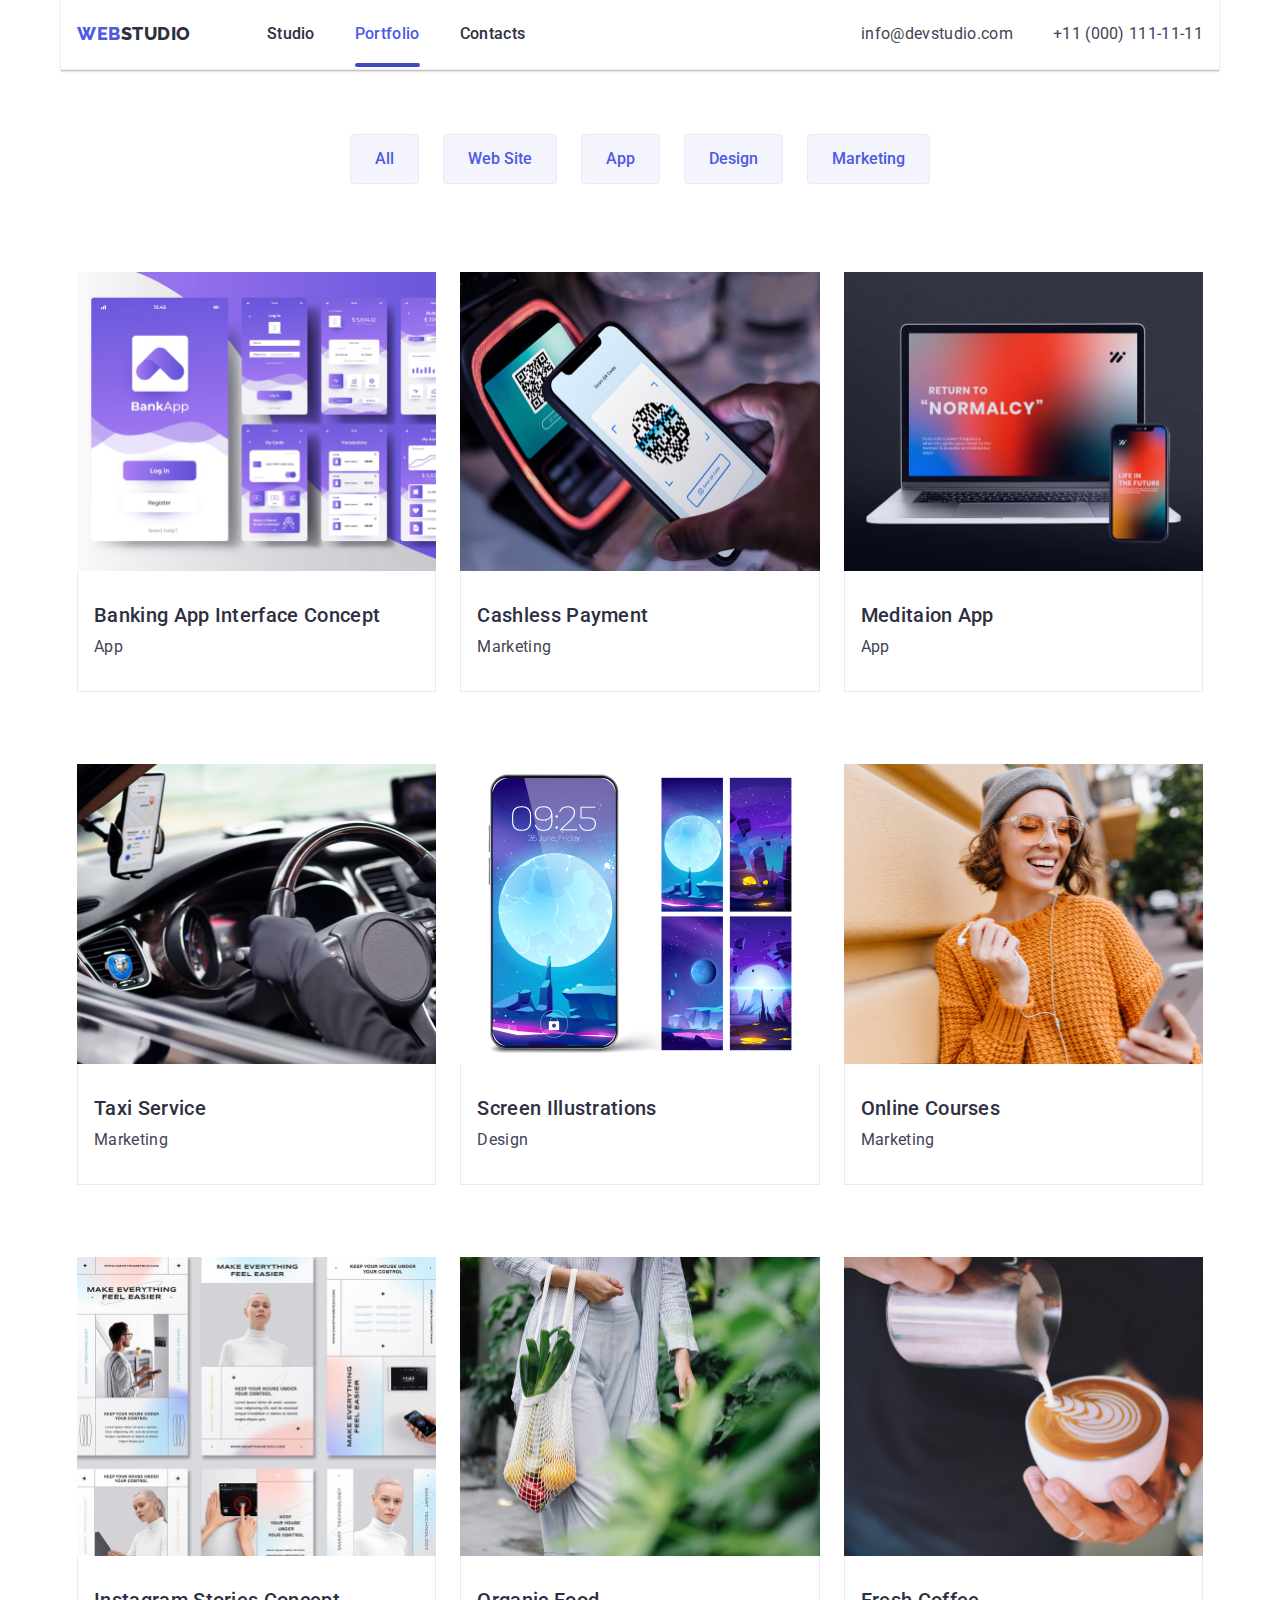
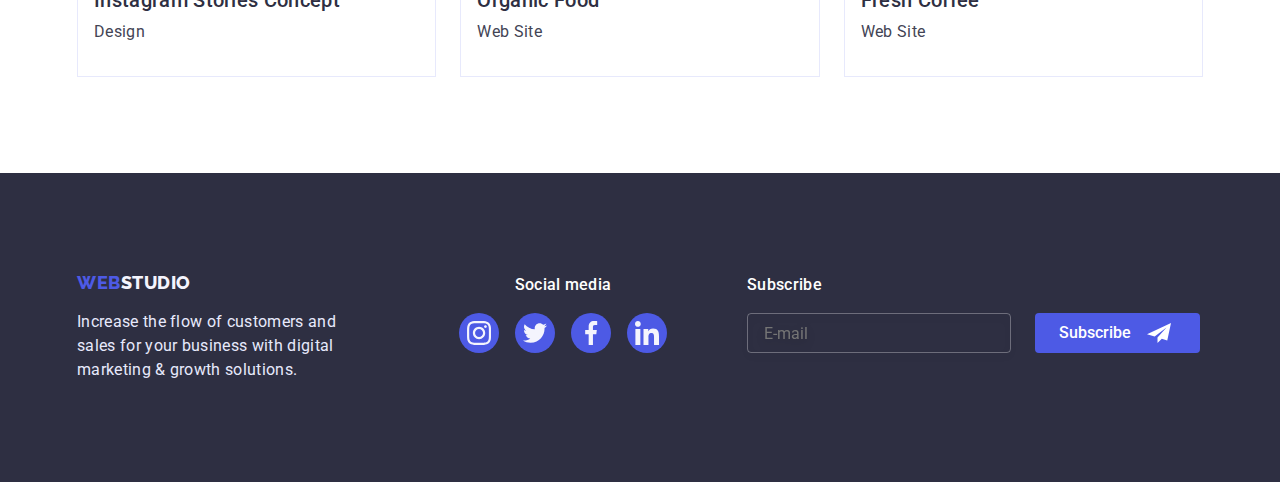
==== commit 9c960de0: "1" ====
--- a/portfolio.html
+++ b/portfolio.html
@@ -158,6 +158,7 @@
             <li class="filter-item">
               <a class="portfolio-item-link" href="">
               <div class="team-list-img-wrapper">
+                
                   <img
                   src="./images/CashlessPayment.jpg"
                   alt="Marketing"
--- a/css/style.css
+++ b/css/style.css
@@ -329,6 +329,7 @@
   .hero {
     background-image: url("../images/hero-mob2.png");
   }
+
 }
 @media (min-devise-pixel-ratio:2),
 (mmin-resolution:192dpi),
@@ -339,18 +340,19 @@
 }
 .team {
   background-color: var(--teaam-section-color);
-  padding-top: 120px;
-  padding-bottom: 120px;
+  padding-top: 96px;
+  padding-bottom: 96px;
 }
 .team-list {
   flex-direction: column;
   display: flex;
   align-items: center;
+  gap:24px
 }
 .team-item {
   background-color: var(--btn-hero-color);
   text-align: center;
-  width: 264px;
+  width: 100%;
 }
 
 
@@ -446,8 +448,8 @@
   padding: 32px 16px;
 }
 .portfolio {
-  padding-top: 48px;
-  padding-bottom: 48px;
+  margin-top: 48px;
+  margin-bottom: 48px;
 }
 .customers-descr {
   font-family: 'Roboto';
@@ -578,6 +580,12 @@
   width: 64px;
 }
 .footer-wraper {
+  display: flex;
+  /* flex-direction: column; */
+  flex-wrap: wrap;
+  justify-content: center;
+}
+.footer-info {
 
 }
 /* nav-link */
@@ -624,6 +632,7 @@
   padding-bottom: 36px;
   padding-left: 24px;
   padding-right: 24px;
+  overflow-y: scroll;
 }
 .mob-menu {
   position: fixed;
@@ -775,7 +784,7 @@
   font-family: 'Roboto';
   font-style: normal;
   font-weight: 400;
-  font-size: 8px;
+  font-size: 12px;
   line-height: 1.33;
   color: #757575;
   align-items: center;
@@ -948,6 +957,9 @@
 .team-item:not(:last-child) {
   margin-bottom: 72px;
 }
+.modal-form-chek-desc {
+  font-size: 12px;
+}
 
 }
 /* tablet */
@@ -995,6 +1007,11 @@
 }
 .team-item {
   margin-bottom: 64px;
+  width: 264px;
+}
+.team {
+  padding-top: 96px;
+  padding-bottom: 96px;
 }
   .advantages-link {
     display:flex;
@@ -1002,6 +1019,7 @@
   .advantages-item {
     width: calc((100% - 48px) / 2);
     margin-top: 0;
+    padding-bottom: 72px;
 }
     .img-list {
       display: none;
@@ -1028,8 +1046,12 @@
       margin-bottom: 96px;
     }
     .footer-wraper {
-      display:flex;
-    }
+      display: flex;
+      justify-content: inherit;
+      align-items: inherit;
+      max-width: 552px;
+  }
+
     .soc-media {
       margin-left: 120px;
     }
@@ -1070,7 +1092,7 @@
     }
     .subscribe-form {
       margin-top: 72px;
-      margin-left: 96px;
+      margin-left: 0;
   }
     .footer-logo {
       justify-content: inherit;
@@ -1131,7 +1153,6 @@
 @media screen and (min-width: 1200px) {
   .container {
     max-width:1158px;
-    outline: teal solid 2px;
   }
   .nav-list {
     display: flex;
@@ -1151,8 +1172,9 @@
     display:none ;
   }
   .hero-title {
-    width: 500px;
+    max-width: 496px;
     line-height: 1.07;
+    font-size: 56px;
   }
   .hero {
     background-image: linear-gradient(rgba(46, 47, 66, 0.7),rgba(46, 47, 66, 0.7)) ,url(../images/people-office.png);
@@ -1160,6 +1182,8 @@
   .advantages {
     display: flex;
     gap: 24px;
+    width: 1128px;
+    flex-wrap: nowrap;
   }
   .advantages-link {
     display:flex;
@@ -1175,10 +1199,17 @@
 
 .img-list {
   display: block;
+  margin-bottom: 120px;
+  padding-bottom: 0;
 }
 .team-list {
   display: flex;
-  flex-direction:row;
+    flex-direction: row;
+    flex-wrap: nowrap;
+}
+.customers {
+  margin-top: 120px;
+  margin-bottom: 120px;
 }
 img {
   display: block;
@@ -1192,6 +1223,7 @@
 }
 .footer-wraper {
   display:flex;
+  flex-wrap: nowrap;
 }
 .footer-logo {
     color: var(--teaam-section-color);
@@ -1220,7 +1252,7 @@
 .footer-descr {
   color: var(--footer-text-color);
   width:262px;
-  margin-left:80px;
+  margin-left:0;
 }
 .footer-title {
   font-family: 'Roboto';
@@ -1281,11 +1313,11 @@
   justify-content: center;
 }
 .customers-list {
-  flex-wrap: inherit;
+  flex-wrap: nowrap;
 }
 .advatages-list {
-  padding-top: 120px;
-  padding-bottom: 120px;
+  margin-top: 120px;
+    margin-bottom: 120px;
 }
 .customers-link {
   display:flex;
@@ -1302,4 +1334,14 @@
   padding-top: 100px;
   padding-bottom: 100px;
 }
-}
+.team {
+  padding-top: 120px;
+  padding-bottom: 120px;
+}
+.filter-item:not(:last-child) {
+  margin-bottom:0;
+}
+.overlay {
+  display:block;
+  }
+}
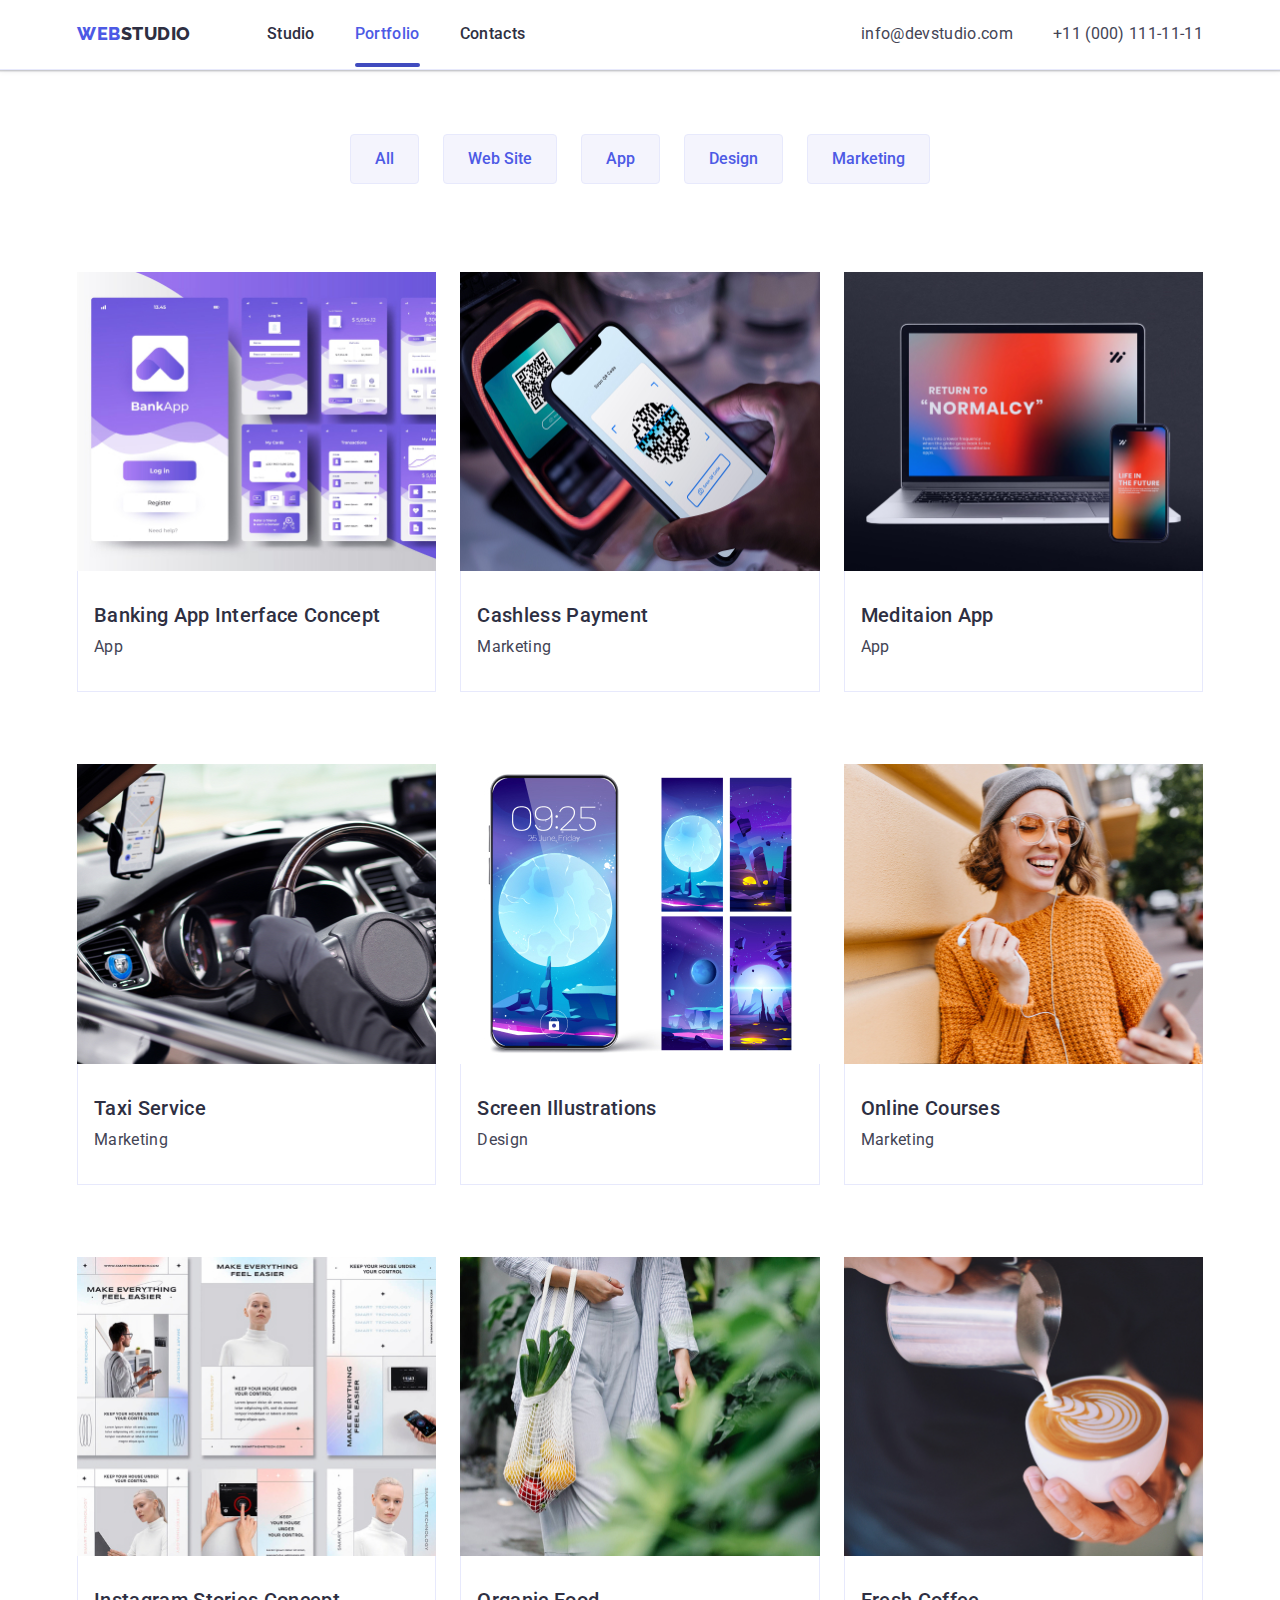
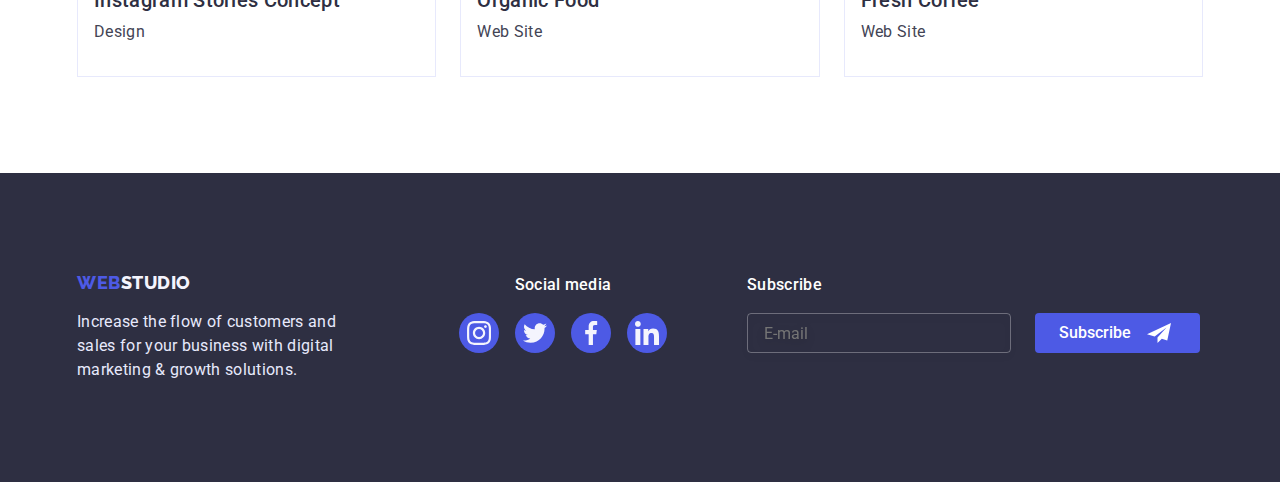
==== commit 1781b01d: "1" ====
--- a/portfolio.html
+++ b/portfolio.html
@@ -15,8 +15,8 @@
   </head>
   <body>
     <!--------HEADER-------->
-    <header class="header container">
-      <div class=" main-nav">
+    <header class="header">
+      <div class=" main-nav container">
         <nav class="header-nav">
           <a href="./index.html" class="logo"><span>Web</span>Studio</a>
           <ul class="nav-list">
--- a/css/style.css
+++ b/css/style.css
@@ -352,7 +352,7 @@
 .team-item {
   background-color: var(--btn-hero-color);
   text-align: center;
-  width: 100%;
+  max-width: 264px;
 }
 
 
@@ -440,7 +440,7 @@
   color:var(--primary-text-color)
 }
 .filter-item {
-  flex-basis: calc((100% - 48px) / 3);
+  max-width: 396px;
 }
  .portfolio-item {
   border:1px solid var(--footer-text-color);
@@ -930,11 +930,12 @@
 @media screen and (min-width: 480px) {
   .container {
     max-width:428px;
-    align-items: center;
-    justify-content: center;
+    /* align-items: center;
+    justify-content: center; */
     flex-wrap: wrap;
   
   }
+
   .hero {
     background-image: linear-gradient(rgba(46, 47, 66, 0.7),rgba(46, 47, 66, 0.7)) ,url(../images/hero-mob1.png);
   }
@@ -966,7 +967,7 @@
 @media screen and (min-width: 768px) {
   .container {
     max-width:768px;
-    display: block;
+
   }
   .nav-list {
     display: flex;
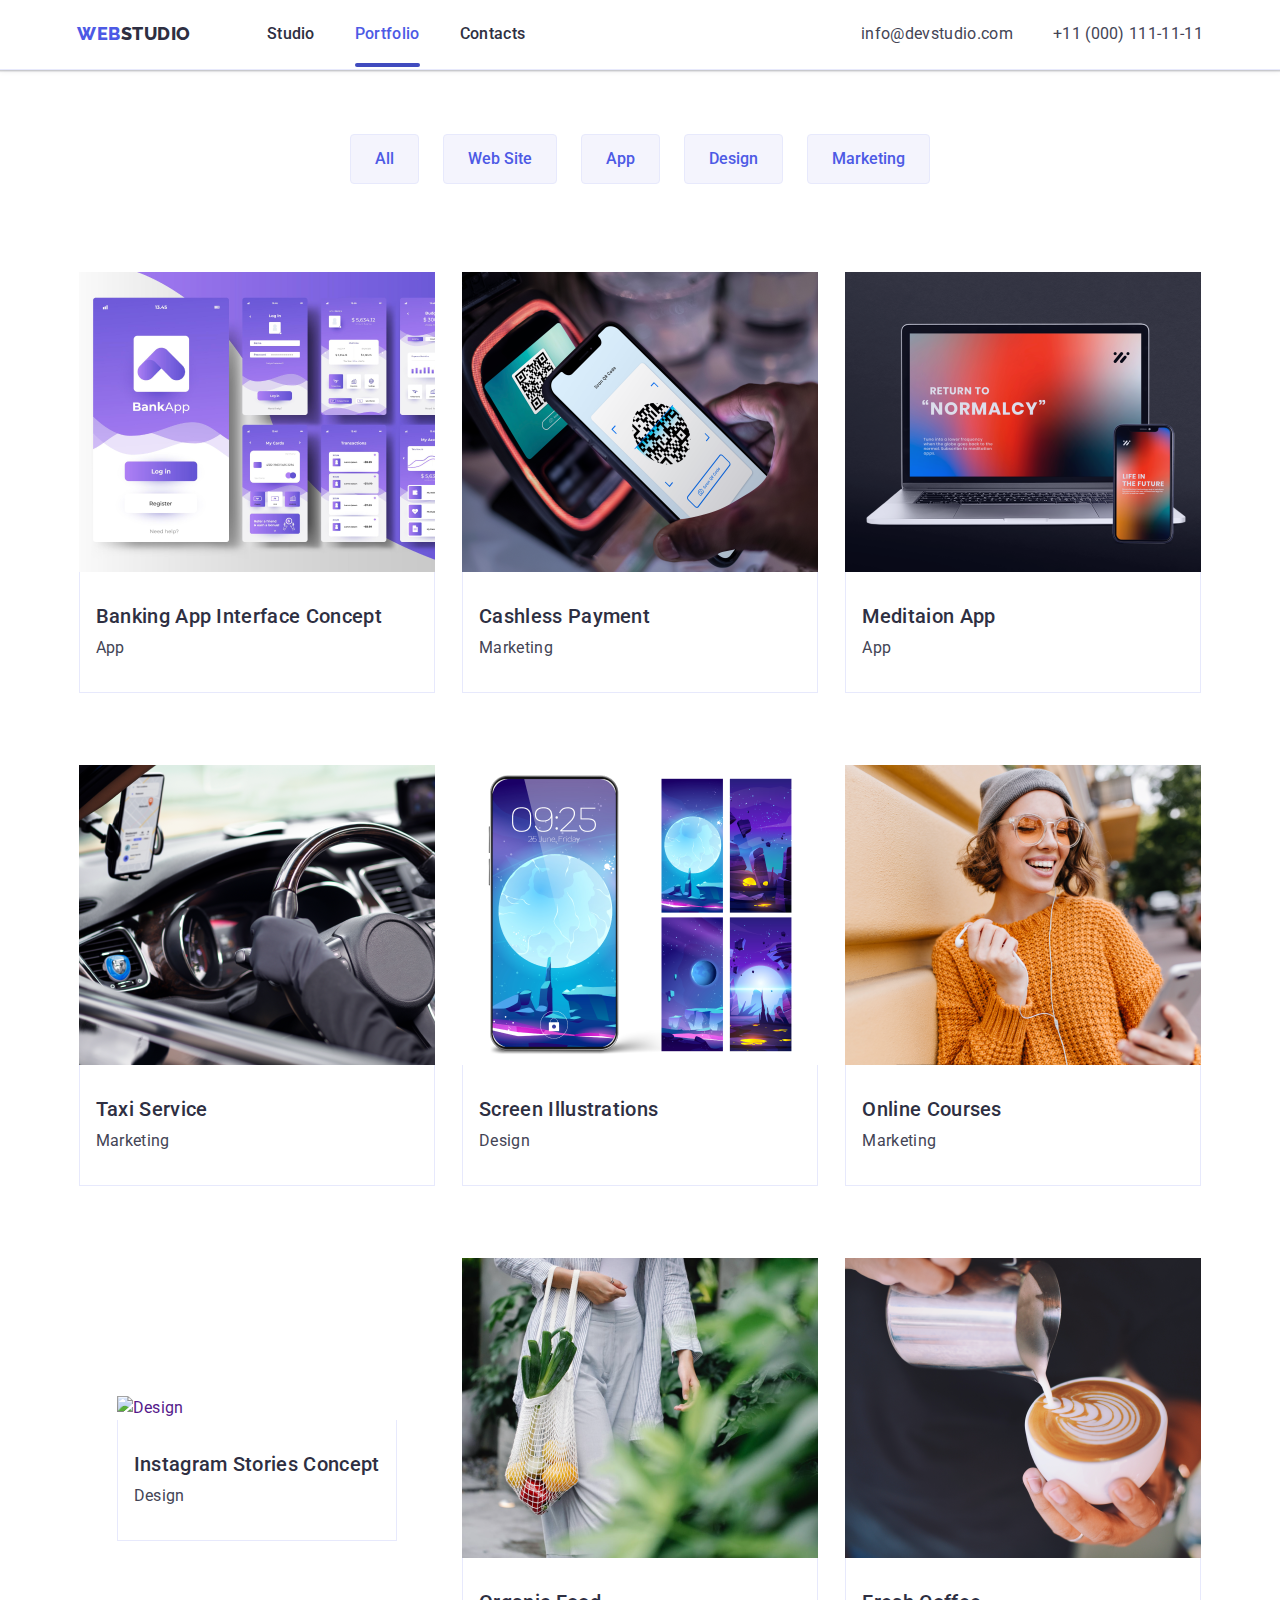
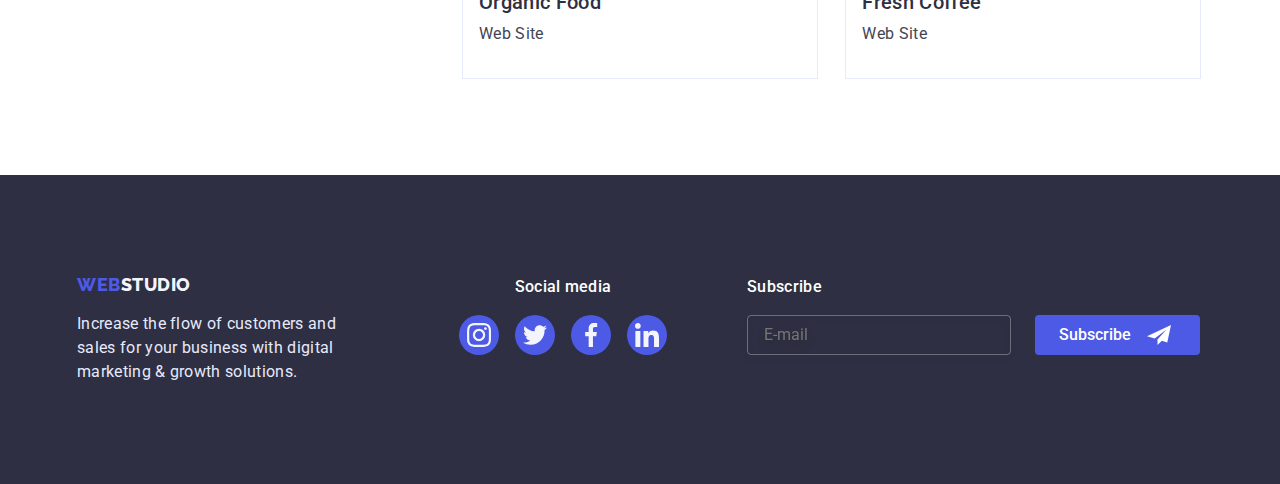
==== commit 407a4fa2: "1" ====
--- a/portfolio.html
+++ b/portfolio.html
@@ -142,7 +142,35 @@
             <li class="filter-item">
               <a class="portfolio-item-link" href="">
                 <div class="team-list-img-wrapper">
-                  <img src="./images/BankingApp.jpg" alt="App" width="360" />
+                  <picture>
+                    <source
+                      srcset="
+                      ./images/portfolio1-1x.jpg 1x,
+                      ./images/portfolio1-2x.jpg 2x
+                      "
+                      media="(min-width: 1200px)"
+                    />
+                    <source
+                      srcset="
+                      ./images/portfolio1-1x.jpg 1x,
+                      ./images/portfolio1-2x.jpg 2x
+                      "
+                      media="(max-width:1199px)"
+                    />
+                    <source
+                      srcset="
+                        ./images/portfolio1-1x.jpg 1x,
+                        ./images/portfolio1-2x.jpg 2x
+                      "
+                      media="(max-width: 767px)"
+                    />
+                    <img
+                      src="./images/BankingApp.jpg" 
+                      alt="App" 
+                      width="360" 
+                    />
+                  </picture>
+                  <!-- <img src="./images/BankingApp.jpg" alt="App" width="360" /> -->
                 <p class="overlay">
                   14 Stylish and User-Friendly App Design Concepts · Task Manager App · Calorie Tracker App · Exotic Fruit Ecommerce App · Cloud Storage App
                 </p>
@@ -158,11 +186,38 @@
             <li class="filter-item">
               <a class="portfolio-item-link" href="">
               <div class="team-list-img-wrapper">
-                
-                  <img
+                <picture>
+                  <source
+                    srcset="
+                    ./images/portfolio2-1x.jpg 1x,
+                    ./images/portfolio2-2x.jpg 2x
+                    "
+                    media="(min-width: 1200px)"
+                  />
+                  <source
+                    srcset="
+                    ./images/portfolio2-1x.jpg 1x,
+                    ./images/portfolio2-2x.jpg 2x
+                    "
+                    media="(max-width:1199px)"
+                  />
+                  <source
+                    srcset="
+                      ./images/portfolio2-1x.jpg 1x,
+                      ./images/portfolio2-2x.jpg 2x
+                    "
+                    media="(max-width: 767px)"
+                  />
+                  <img
+                    src="./images/CashlessPayment.jpg" 
+                    alt="Marketing" 
+                    width="360" 
+                  />
+                </picture>
+                  <!-- <img
                   src="./images/CashlessPayment.jpg"
                   alt="Marketing"
-                  width="360" />
+                  width="360" /> -->
                   <p class="overlay">
                     14 Stylish and User-Friendly App Design Concepts · Task Manager App · Calorie Tracker App · Exotic Fruit Ecommerce App · Cloud Storage App
                   </p>
@@ -176,7 +231,36 @@
             <li class="filter-item">
               <a class="portfolio-item-link" href="">
               <div class="team-list-img-wrapper">
-                  <img src="./images/MeditaionApp.jpg" alt="App" width="360" />
+                <picture>
+                  <source
+                    srcset="
+                    ./images/portfolio3-1x.jpg 1x,
+                    ./images/portfolio3-2x.jpg 2x
+                    "
+                    media="(min-width: 1200px)"
+                  />
+                  <source
+                    srcset="
+                    ./images/portfolio3-1x.jpg 1x,
+                    ./images/portfolio3-2x.jpg 2x
+                    "
+                    media="(max-width:1199px)"
+                  />
+                  <source
+                    srcset="
+                      ./images/portfolio3-1x.jpg 1x,
+                      ./images/portfolio3-2x.jpg 2x
+                    "
+                    media="(max-width: 767px)"
+                  />
+                  <img
+                    src="./images/MeditaionApp.jpg" 
+                    alt="Marketing" 
+                    width="360" 
+                  />
+                </picture>
+
+                  <!-- <img src="./images/MeditaionApp.jpg" alt="App" width="360" /> -->
                   <p class="overlay">
                     14 Stylish and User-Friendly App Design Concepts · Task Manager App · Calorie Tracker App · Exotic Fruit Ecommerce App · Cloud Storage App
                   </p>
@@ -190,7 +274,35 @@
             <li class="filter-item">
               <a class="portfolio-item-link" href="">
               <div class="team-list-img-wrapper">
-                  <img src="./images/TaxiService.jpg" alt="Marketing" width="360" />
+                <picture>
+                  <source
+                    srcset="
+                    ./images/portfolio4-1x.jpg 1x,
+                    ./images/portfolio4-2x.jpg 2x
+                    "
+                    media="(min-width: 1200px)"
+                  />
+                  <source
+                    srcset="
+                    ./images/portfolio4-1x.jpg 1x,
+                    ./images/portfolio4-2x.jpg 2x
+                    "
+                    media="(max-width:1199px)"
+                  />
+                  <source
+                    srcset="
+                      ./images/portfolio4-1x.jpg 1x,
+                      ./images/portfolio4-2x.jpg 2x
+                    "
+                    media="(max-width: 767px)"
+                  />
+                  <img
+                    src="./images/TaxiService.jpg" 
+                    alt="Marketing" 
+                    width="360" 
+                  />
+                </picture>
+                  <!-- <img src="./images/TaxiService.jpg" alt="Marketing" width="360" /> -->
                   <p class="overlay">
                     14 Stylish and User-Friendly App Design Concepts · Task Manager App · Calorie Tracker App · Exotic Fruit Ecommerce App · Cloud Storage App
                   </p>
@@ -204,7 +316,35 @@
             <li class="filter-item">
               <a class="portfolio-item-link" href="">
               <div class="team-list-img-wrapper">
-                  <img src="./images/ScreenIllustrations.jpg" alt="Design" width="360" />
+                <picture>
+                  <source
+                    srcset="
+                    ./images/portfolio5-1x.jpg 1x,
+                    ./images/portfolio5-2x.jpg 2x
+                    "
+                    media="(min-width: 1200px)"
+                  />
+                  <source
+                    srcset="
+                    ./images/portfolio5-1x.jpg 1x,
+                    ./images/portfolio5-2x.jpg 2x
+                    "
+                    media="(max-width:1199px)"
+                  />
+                  <source
+                    srcset="
+                      ./images/portfolio5-1x.jpg 1x,
+                      ./images/portfolio5-2x.jpg 2x
+                    "
+                    media="(max-width: 767px)"
+                  />
+                  <img
+                    src="./images/ScreenIllustrations.jpg" 
+                    alt="Design" 
+                    width="360" 
+                  />
+                </picture>
+                  <!-- <img src="./images/ScreenIllustrations.jpg" alt="Design" width="360" /> -->
                   <p class="overlay">
                     14 Stylish and User-Friendly App Design Concepts · Task Manager App · Calorie Tracker App · Exotic Fruit Ecommerce App · Cloud Storage App
                   </p>
@@ -218,7 +358,35 @@
             <li class="filter-item">
               <a class="portfolio-item-link" href="">
               <div class="team-list-img-wrapper">
-                  <img src="./images/OnlineCourses.jpg" alt="Marketing" width="360" />
+                <picture>
+                  <source
+                    srcset="
+                    ./images/portfolio6-1x.jpg 1x,
+                    ./images/portfolio6-2x.jpg 2x
+                    "
+                    media="(min-width: 1200px)"
+                  />
+                  <source
+                    srcset="
+                    ./images/portfolio6-1x.jpg 1x,
+                    ./images/portfolio6-2x.jpg 2x
+                    "
+                    media="(max-width:1199px)"
+                  />
+                  <source
+                    srcset="
+                      ./images/portfolio6-1x.jpg 1x,
+                      ./images/portfolio6-2x.jpg 2x
+                    "
+                    media="(max-width: 767px)"
+                  />
+                  <img
+                    src="./images/MeditaionApp.jpg" 
+                    alt="Marketing" 
+                    width="360" 
+                  />
+                </picture>
+                  <!-- <img src="./images/OnlineCourses.jpg" alt="Marketing" width="360" /> -->
                   <p class="overlay">
                     14 Stylish and User-Friendly App Design Concepts · Task Manager App · Calorie Tracker App · Exotic Fruit Ecommerce App · Cloud Storage App
                   </p>
@@ -232,7 +400,35 @@
             <li class="filter-item">
               <a class="portfolio-item-link" href="">
               <div class="team-list-img-wrapper">
-                  <img src="./images/InstagramStories.jpg" alt="Design" width="360" />
+                <picture>
+                  <source
+                    srcset="
+                    ./images/portfolio7-1x.jpg 1x,
+                    ./images/portfolio7-2x.jpg 2x
+                    "
+                    media="(min-width: 1200px)"
+                  />
+                  <source
+                    srcset="
+                    ./images/portfolio7-1x.jpg 1x,
+                    ./images/portfolio7-2x.jpg 2x
+                    "
+                    media="(max-width:1199px)"
+                  />
+                  <source
+                    srcset="
+                      ./images/portfolio7-1x.jpg 1x,
+                      ./images/portfolio7-2x.jpg 2x
+                    "
+                    media="(max-width: 767px)"
+                  />
+                  <img
+                    src="./images/InstagramStories.jpg" 
+                    alt="Design" 
+                    width="360" 
+                  />
+                </picture>
+                  <!-- <img src="./images/InstagramStories.jpg" alt="Design" width="360" /> -->
                   <p class="overlay">
                     14 Stylish and User-Friendly App Design Concepts · Task Manager App · Calorie Tracker App · Exotic Fruit Ecommerce App · Cloud Storage App
                   </p>
@@ -246,7 +442,35 @@
             <li class="filter-item">
               <a class="portfolio-item-link" href="">
               <div class="team-list-img-wrapper">
-                  <img src="./images/OrganicFood.jpg" alt="Web Site" width="360" />
+                <picture>
+                  <source
+                    srcset="
+                    ./images/portfolio8-1x.jpg 1x,
+                    ./images/portfolio8-2x.jpg 2x
+                    "
+                    media="(min-width: 1200px)"
+                  />
+                  <source
+                    srcset="
+                    ./images/portfolio8-1x.jpg 1x,
+                    ./images/portfolio8-2x.jpg 2x
+                    "
+                    media="(max-width:1199px)"
+                  />
+                  <source
+                    srcset="
+                      ./images/portfolio8-1x.jpg 1x,
+                      ./images/portfolio8-2x.jpg 2x
+                    "
+                    media="(max-width: 767px)"
+                  />
+                  <img
+                    src="./images/OrganicFood.jpg" 
+                    alt="Web Site" 
+                    width="360" 
+                  />
+                </picture>
+                  <!-- <img src="./images/OrganicFood.jpg" alt="Web Site" width="360" /> -->
                   <p class="overlay">
                     14 Stylish and User-Friendly App Design Concepts · Task Manager App · Calorie Tracker App · Exotic Fruit Ecommerce App · Cloud Storage App
                   </p>
@@ -260,7 +484,35 @@
               <li class="filter-item">
                 <a class="portfolio-item-link" href="">
                 <div class="team-list-img-wrapper">
-                    <img src="./images/Coffee.jpg" alt="Web Site" width="360" />
+                  <picture>
+                    <source
+                      srcset="
+                      ./images/portfolio9-1x.jpg 1x,
+                      ./images/portfolio9-2x.jpg 2x
+                      "
+                      media="(min-width: 1200px)"
+                    />
+                    <source
+                      srcset="
+                      ./images/portfolio9-1x.jpg 1x,
+                      ./images/portfolio9-2x.jpg 2x
+                      "
+                      media="(max-width:1199px)"
+                    />
+                    <source
+                      srcset="
+                        ./images/portfolio9-1x.jpg 1x,
+                        ./images/portfolio9-2x.jpg 2x
+                      "
+                      media="(max-width: 767px)"
+                    />
+                    <img
+                      src="./images/InstagramStories.jpg" 
+                      alt="Web Site" 
+                      width="360" 
+                    />
+                  </picture>
+                    <!-- <img src="./images/Coffee.jpg" alt="Web Site" width="360" /> -->
                     <p class="overlay">
                      14 Stylish and User-Friendly App Design Concepts · Task Manager App · Calorie Tracker App · Exotic Fruit Ecommerce App · Cloud Storage App
                    </p>
--- a/css/style.css
+++ b/css/style.css
@@ -1214,7 +1214,9 @@
 }
 img {
   display: block;
-  max-width: 100%;
+}
+.example-pictures-list {
+  width: 360px;
 }
 .modal {
   width: 408px;
@@ -1302,6 +1304,7 @@
 }
 .filter-item {
   flex-basis: calc((100% - 48px) / 3);
+  width: 396px;
 }
 .nav-list-portfolio {
   display:flex;
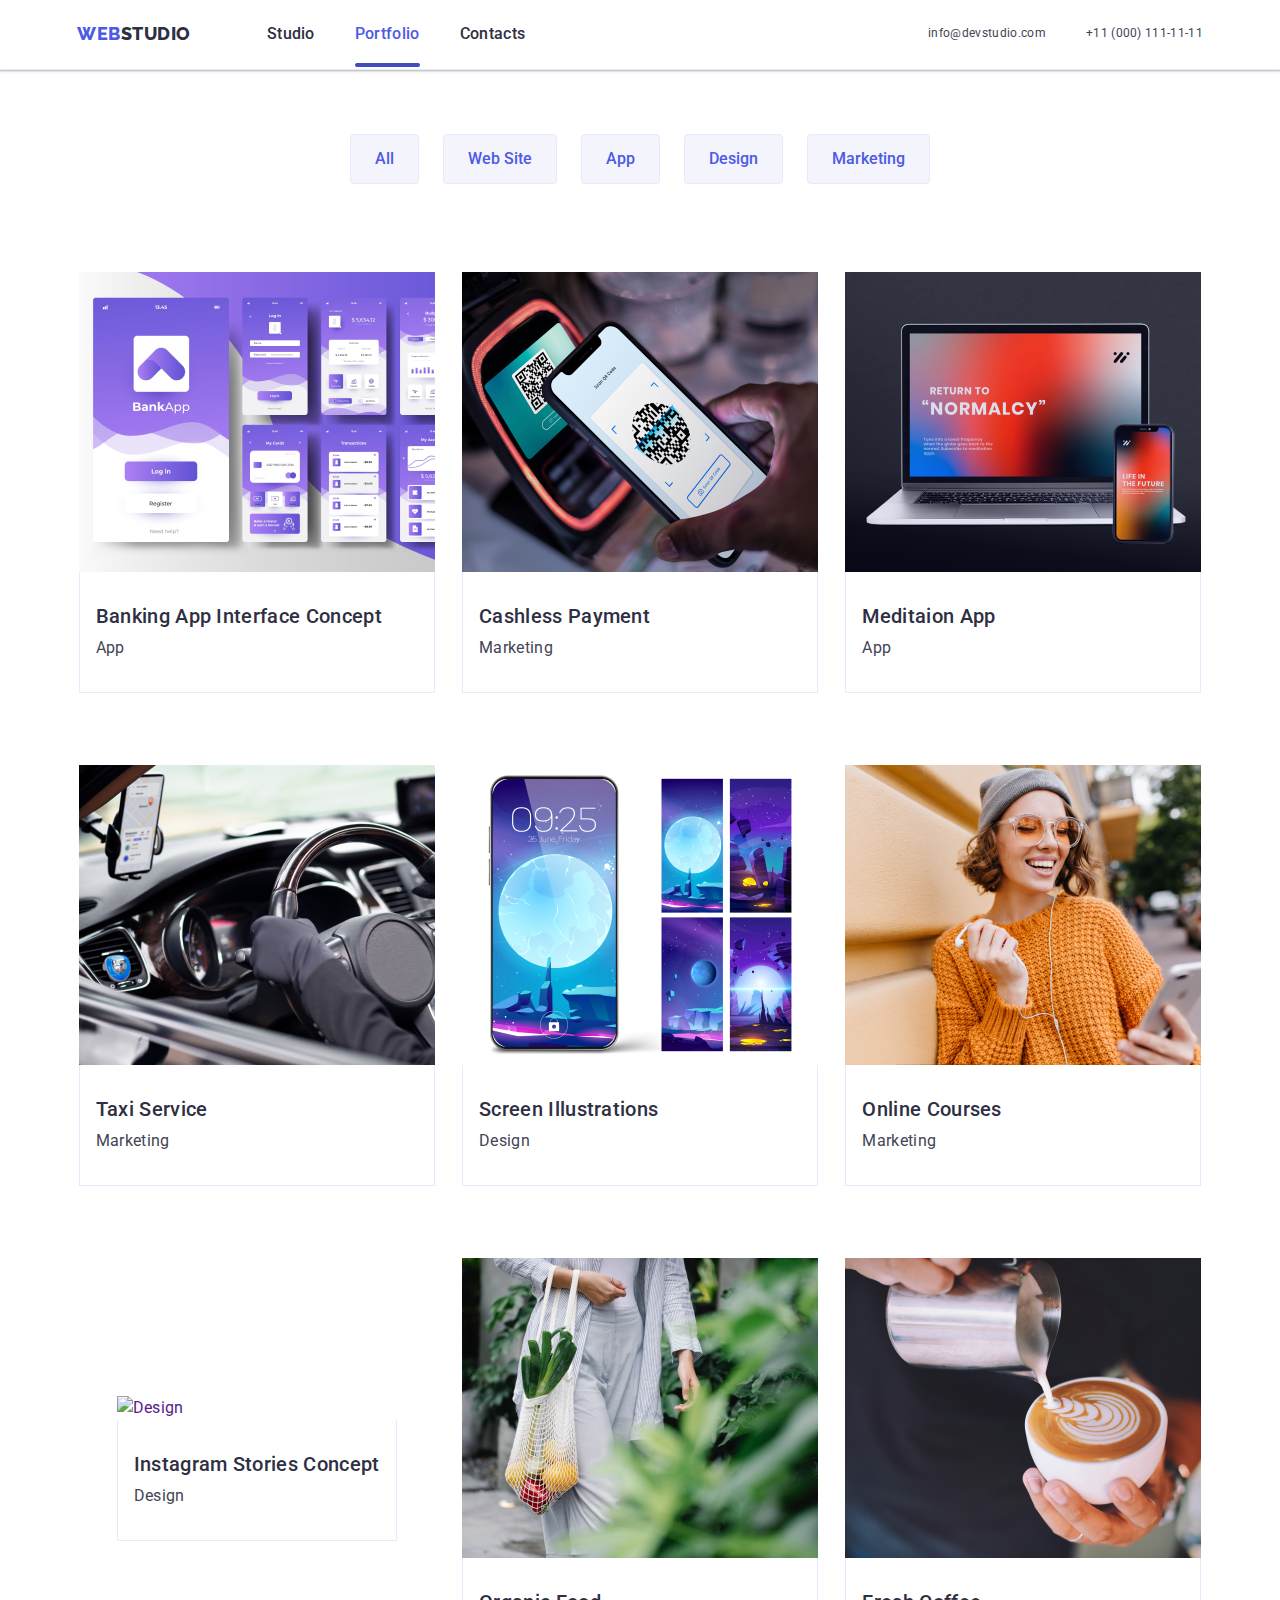
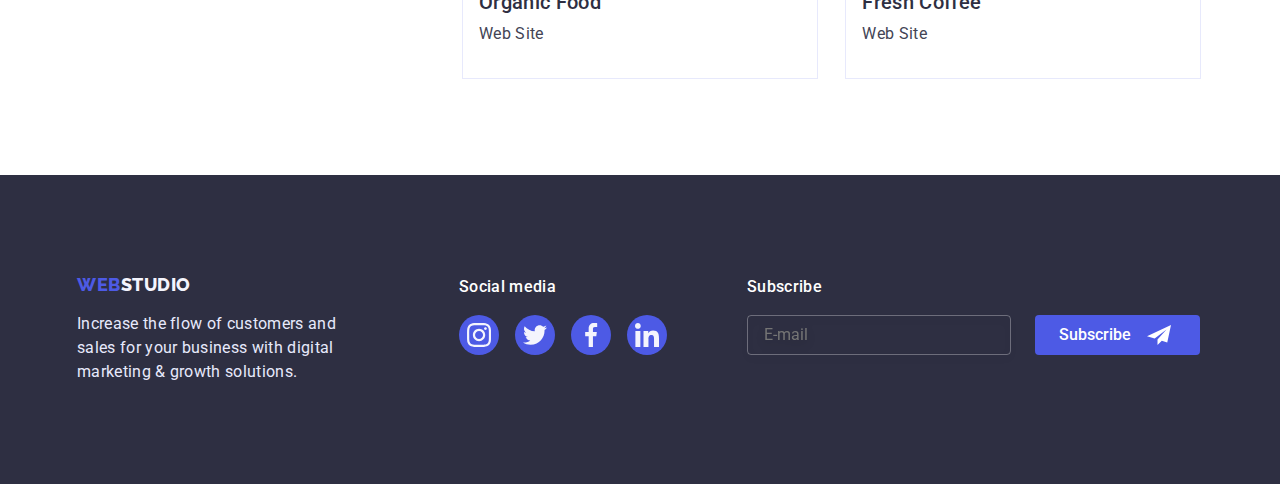
==== commit eee5c00e: "1" ====
--- a/portfolio.html
+++ b/portfolio.html
@@ -24,7 +24,7 @@
               <a class="nav-link header-link " href="./index.html">Studio</a>
             </li>
             <li class="nav-item">
-              <a class="nav-link header-link studio-current " href="./portfolio.html">Portfolio</a>
+              <a class="nav-link header-link studio-current  " href="./portfolio.html">Portfolio</a>
             </li>
             <li class="nav-item">
               <a class="nav-link header-link " href="">Contacts</a>
@@ -59,13 +59,13 @@
             </button>
             <ul class="mob-menu-list">
               <li class="mob-menu-list-item">
-                <a class="mob-menu-item mob-header-link nav-link is-active" href="./index.html">Studio</a>
+                <a class="mob-menu-item mob-header-link nav-link " href="./index.html">Studio</a>
               </li>
               <li class="mob-menu-list-item">
-                <a class="mob-menu-item mob-header-link nav-link" href="./portfolio.html">Portfolio</a>
+                <a class="mob-menu-item mob-header-link nav-link is-active" href="./portfolio.html">Portfolio</a>
               </li>
               <li class="mob-menu-list-item">
-                <a class="mob-menu-item mob-header-link nav-link "href="">Contacts</a>
+                <a class="mob-menu-item mob-header-link nav-link " href="">Contacts</a>
               </li>
             </ul>
            </div>
--- a/css/style.css
+++ b/css/style.css
@@ -320,14 +320,14 @@
   padding-top: 112px;
   padding-bottom: 112px;
   background-color: var(--secondary-text-color);
-  background-image: linear-gradient(rgba(46, 47, 66, 0.7),rgba(46, 47, 66, 0.7)) ,url(../images/hero-mob1.png);
+  background-image: linear-gradient(rgba(46, 47, 66, 0.7),rgba(46, 47, 66, 0.7)) ,url(../images/hero-mob1.jpg);
   background-size: cover;
 }
 @media (min-devise-pixel-ratio:1),
 (mmin-resolution:96dpi),
 (min-resolution:1ddpx) {
   .hero {
-    background-image: url("../images/hero-mob2.png");
+    background-image: url("../images/bg1-1x.jpg");
   }
 
 }
@@ -335,7 +335,7 @@
 (mmin-resolution:192dpi),
 (min-resolution:2ddpx) {
   .hero {
-    background-image: url("../images/hero-mob2.png");
+    background-image: url("../images/bg1-2x.jpg");
   }
 }
 .team {
@@ -398,8 +398,8 @@
 
 }
 .advatages-list {
-  margin-top: 96px;
-  margin-bottom: 96px;
+  padding-top: 96px;
+  padding-bottom: 96px;
 }
 /* .advantages-descr:not(:first-child) {
  padding-top: 72px;
@@ -461,14 +461,14 @@
   margin-bottom: 72px;
 }
 .customers {
-  margin-top: 130px;
-  margin-bottom: 120px;
+  padding-top: 130px;
+  padding-bottom: 120px;
 }
 .customers-list {
   display: flex;
   justify-content: center;
   align-items: center;
-  column-gap: 24px;
+  column-gap: 16px;
   flex-wrap: wrap;
   row-gap: 72px;
 }
@@ -488,7 +488,7 @@
 .customers-link {
   display:flex;
   justify-content: center;
-  width: calc((100% - 24px) / 2)
+  width: calc((100% - 16px) / 2)
 }
 
 
@@ -544,7 +544,7 @@
 }
 .mob-social-list {
   display:flex;
-  gap: 45px;
+  gap: 42px;
 }
 .mob-menu-item {
   width: 148px;
@@ -607,10 +607,10 @@
   transition:  opacity 250ms cubic-bezier(0.4 , 0 , 0.2 , 1),
   visibility 250ms cubic-bezier(0.4 , 0 , 0.2 , 1);
 }
-.is-open {
+/* .is-open {
   transition:  opacity 250ms cubic-bezier(0.4 , 0 , 0.2 , 1),
   visibility 250ms cubic-bezier(0.4 , 0 , 0.2 , 1);
-}
+} */
 .mob-backdrop {
   position: fixed;
   z-index: 100;
@@ -647,6 +647,8 @@
   opacity: 0;
   visibility: hidden;
   pointer-events: none;
+  transition:  opacity 250ms cubic-bezier(0.4 , 0 , 0.2 , 1),
+  visibility 250ms cubic-bezier(0.4 , 0 , 0.2 , 1);
 }
 
 .mob-menu.is-open {
@@ -831,11 +833,11 @@
   visibility: hidden;
   pointer-events: none;
 }
-.is-open { 
+/* .is-open { 
   opacity: 0;
   visibility: hidden;
   pointer-events: none;
-}
+} */
 .team-list-img-wrapper {
   position: relative;
   overflow: hidden;
@@ -925,9 +927,31 @@
   height:24px;
   fill: #FFFFFF;
 }
+/* .customers-container {
+  width: 192px;
+} */
 
 /* mobile */
 @media screen and (min-width: 480px) {
+  /* .hero {
+    background-image: linear-gradient(rgba(46, 47, 66, 0.7),rgba(46, 47, 66, 0.7)) ,url(../images/hero-mob1.jpg);
+  } */
+    
+  @media (min-device-pixel-ratio: 1),
+  (min-resolution: 86dpi),
+  (min-resolution: 1dppx) {
+    .hero {
+      background-image: linear-gradient(rgba(46, 47, 66, 0.7),rgba(46, 47, 66, 0.7)) ,url(../images/bg1-1x.jpg);
+    }
+  }
+    @media (min-device-pixel-ratio: 2),
+    (min-resolution: 192dpi),
+    (min-resolution: 2dppx) {
+      .hero {
+        background-image: linear-gradient(rgba(46, 47, 66, 0.7),rgba(46, 47, 66, 0.7)) ,url(../images/bg1-2x.jpg);
+      }
+    }
+
   .container {
     max-width:428px;
     /* align-items: center;
@@ -936,18 +960,15 @@
   
   }
 
-  .hero {
-    background-image: linear-gradient(rgba(46, 47, 66, 0.7),rgba(46, 47, 66, 0.7)) ,url(../images/hero-mob1.png);
-  }
+
   .hero-title {
     width: 318px;
 }
 
-
-.advantages-item {
-  /* flex-basis: calc((100%-72px) / 4); */
+/* .advantages-item {
+  flex-basis: calc((100%-72px) / 4);
   margin-top:72px;
-}
+} */
 .mob-social-list {
   display: flex;
   gap: 56px;
@@ -956,19 +977,47 @@
   font-size: 36px;
 }
 .team-item:not(:last-child) {
-  margin-bottom: 72px;
+  gap:72px;
 }
 .modal-form-chek-desc {
   font-size: 12px;
 }
+.modal {
+  overflow-y: auto;
+}
 
 }
 /* tablet */
 @media screen and (min-width: 768px) {
+  /* .hero {
+    background-image: linear-gradient(rgba(46, 47, 66, 0.7),rgba(46, 47, 66, 0.7)) ,url(../images/hero-mob1.jpg);
+  }
+     */
+  @media (min-device-pixel-ratio: 1),
+  (min-resolution: 86dpi),
+  (min-resolution: 1dppx) {
+    .hero {
+      background-image: linear-gradient(rgba(46, 47, 66, 0.7),rgba(46, 47, 66, 0.7)) ,url(../images/bg2-1x.jpg);
+    }
+  }
+    @media (min-device-pixel-ratio: 2),
+    (min-resolution: 192dpi),
+    (min-resolution: 2dppx) {
+      .hero {
+        background-image: linear-gradient(rgba(46, 47, 66, 0.7),rgba(46, 47, 66, 0.7)) ,url(../images/bg2-2x.jpg);
+      }
+    }
+
   .container {
     max-width:768px;
 
   }
+  .contacts-item > .contacts-link {
+    font-size: 12px;
+  }
+  .modal {
+    overflow-y: auto;
+  }
   .nav-list {
     display: flex;
   }
@@ -983,13 +1032,12 @@
   }
   .contacts-list>.contacts-item {
     margin:0;
+    margin-bottom: 4px;
   }
   .mob-menu {
     display:none ;
   }
-  .hero {
-    background-image: linear-gradient(rgba(46, 47, 66, 0.7),rgba(46, 47, 66, 0.7)) ,url(../images/hero-mob1.png);
-  }
+
   .hero-title {
     width: 496px;
     line-height: 1.07;
@@ -1004,7 +1052,7 @@
     gap:24px;
   }
   .team-item:not(:last-child) {
-  margin-bottom: 64px;
+  gap: 24px;
 }
 .team-item {
   margin-bottom: 64px;
@@ -1020,7 +1068,9 @@
   .advantages-item {
     width: calc((100% - 48px) / 2);
     margin-top: 0;
-    padding-bottom: 72px;
+    display: flex;
+    flex-direction: column;
+    gap: 8px;
 }
     .img-list {
       display: none;
@@ -1043,8 +1093,8 @@
       width: 168px;
     }
     .customers {
-      margin-top: 96px;
-      margin-bottom: 96px;
+      padding-top: 96px;
+      padding-bottom: 96px;
     }
     .footer-wraper {
       display: flex;
@@ -1079,6 +1129,8 @@
       font-size: 16px;
       line-height: 1.5;
       color:var(--btn-hero-color);
+    text-align: left;
+
     }
     .footer-social-list {
       display: flex;
@@ -1109,15 +1161,12 @@
       margin-left: auto;
       margin-right: auto;
     }
-    .hero {
-      background-image: linear-gradient(rgba(46, 47, 66, 0.7),rgba(46, 47, 66, 0.7)) ,url(../images/hero-tablet1.png);
-  }
 .advantages-link {
   display: none;
 }
 .advatages-list {
-  margin-top: 96px;
-  margin-bottom: 96px;
+  padding-top: 96px;
+  padding-bottom: 96px;
 }
 .customers-link {
   width: calc((100% - 72px) / 3);
@@ -1147,13 +1196,47 @@
   width: calc((100% - 24px)/2);
   flex-basis: inherit;
 }
+
+.customers-item {
+width: 100%;
+}
+.customer-container {
+max-width: 586px;
+}
+.advantages-descr {
+  text-align: left;
+}
+.customers-container {
+  max-width: 582px;
+}
 }
 
 
 /* desktop */
 @media screen and (min-width: 1200px) {
+  /* .hero {
+    background-image: linear-gradient(rgba(46, 47, 66, 0.7),rgba(46, 47, 66, 0.7)) ,url(../images/people-office.jpg);
+  } */
+  @media (min-device-pixel-ratio: 1),
+  (min-resolution: 86dpi),
+  (min-resolution: 1dppx) {
+    .hero {
+      background-image: linear-gradient(rgba(46, 47, 66, 0.7),rgba(46, 47, 66, 0.7)) ,url(../images/bg3-1x.jpg);
+    }
+  }
+    @media (min-device-pixel-ratio: 2),
+    (min-resolution: 192dpi),
+    (min-resolution: 2dppx) {
+      .hero {
+        background-image: linear-gradient(rgba(46, 47, 66, 0.7),rgba(46, 47, 66, 0.7)) ,url(../images/bg3-2x.jpg);
+      }
+    }
+
   .container {
     max-width:1158px;
+  }
+  .modal {
+    overflow-y: auto;
   }
   .nav-list {
     display: flex;
@@ -1177,9 +1260,7 @@
     line-height: 1.07;
     font-size: 56px;
   }
-  .hero {
-    background-image: linear-gradient(rgba(46, 47, 66, 0.7),rgba(46, 47, 66, 0.7)) ,url(../images/people-office.png);
-  }
+ 
   .advantages {
     display: flex;
     gap: 24px;
@@ -1196,6 +1277,7 @@
   font-size: 20px;
   line-height: 24px;
   margin-top: 8px;
+  text-align: left;
   }
 
 .img-list {
@@ -1209,8 +1291,8 @@
     flex-wrap: nowrap;
 }
 .customers {
-  margin-top: 120px;
-  margin-bottom: 120px;
+ padding-top: 120px;
+  padding-bottom: 120px;
 }
 img {
   display: block;
@@ -1264,6 +1346,7 @@
   font-size: 16px;
   line-height: 1.5;
   color:var(--btn-hero-color);
+  text-align: left;
 }
 .footer-social-list {
   display: flex;
@@ -1320,8 +1403,8 @@
   flex-wrap: nowrap;
 }
 .advatages-list {
-  margin-top: 120px;
-    margin-bottom: 120px;
+  padding-top: 120px;
+  padding-bottom: 120px;
 }
 .customers-link {
   display:flex;
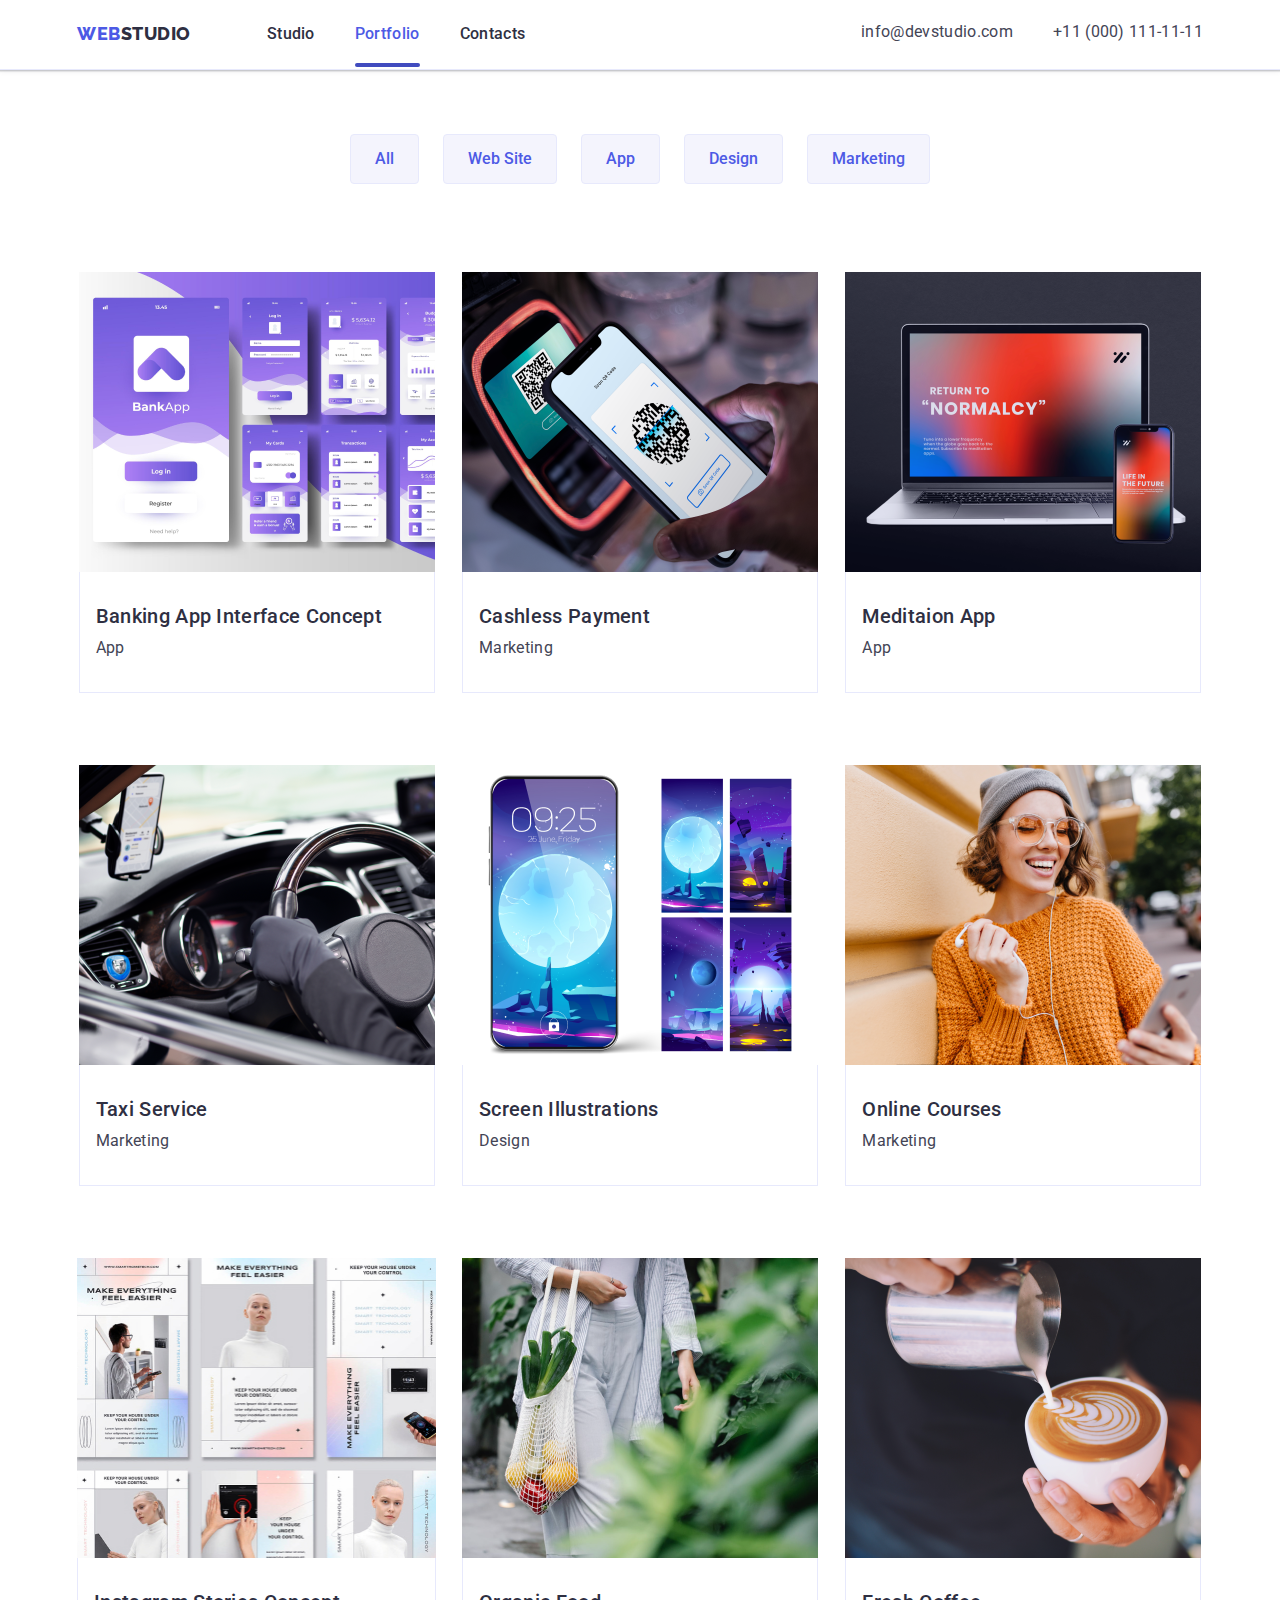
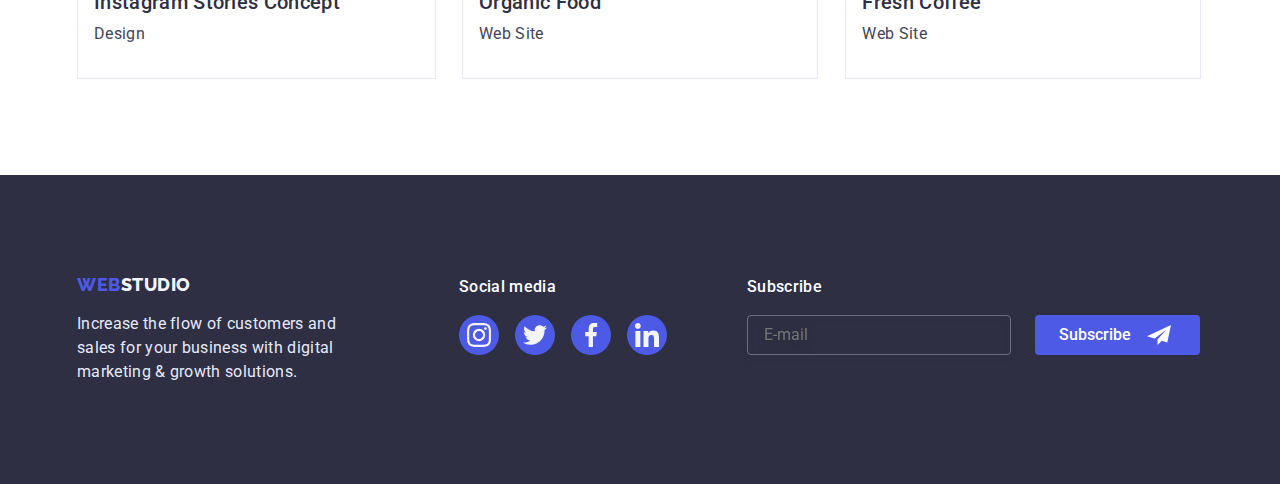
==== commit 33fb71f4: "1" ====
--- a/portfolio.html
+++ b/portfolio.html
@@ -423,7 +423,7 @@
                     media="(max-width: 767px)"
                   />
                   <img
-                    src="./images/InstagramStories.jpg" 
+                    src="./images/instagramstories.jpg" 
                     alt="Design" 
                     width="360" 
                   />
--- a/css/style.css
+++ b/css/style.css
@@ -347,7 +347,7 @@
   flex-direction: column;
   display: flex;
   align-items: center;
-  gap:24px
+  gap:72px
 }
 .team-item {
   background-color: var(--btn-hero-color);
@@ -394,9 +394,11 @@
   font-size: 36px;
   line-height: 1.11;
   color:var(--secondary-text-color);
-  text-align: center;
-
-}
+}
+.advantages-sub-descr {
+  font-weight: 500;
+}
+
 .advatages-list {
   padding-top: 96px;
   padding-bottom: 96px;
@@ -461,8 +463,8 @@
   margin-bottom: 72px;
 }
 .customers {
-  padding-top: 130px;
-  padding-bottom: 120px;
+  padding-top: 96px;
+  padding-bottom: 96px;
 }
 .customers-list {
   display: flex;
@@ -1049,13 +1051,13 @@
     width: 736px;
     row-gap: 74px;
     flex-direction: inherit;
-    gap:24px;
+    gap: 72px 24px;
   }
   .team-item:not(:last-child) {
   gap: 24px;
 }
 .team-item {
-  margin-bottom: 64px;
+  /* margin-bottom: 64px; */
   width: 264px;
 }
 .team {
@@ -1080,7 +1082,7 @@
       flex-direction:row;
       flex-wrap: wrap;
       justify-content: center;
-      gap: 24px;
+      gap: 64px 24px;
     }
     img {
       display: block;
@@ -1235,6 +1237,9 @@
   .container {
     max-width:1158px;
   }
+  .contacts-item > .contacts-link {
+    font-size: 16px;
+}
   .modal {
     overflow-y: auto;
   }
@@ -1279,7 +1284,9 @@
   margin-top: 8px;
   text-align: left;
   }
-
+  .advantages-sub-descr {
+    font-weight: 400;
+  }
 .img-list {
   display: block;
   margin-bottom: 120px;
